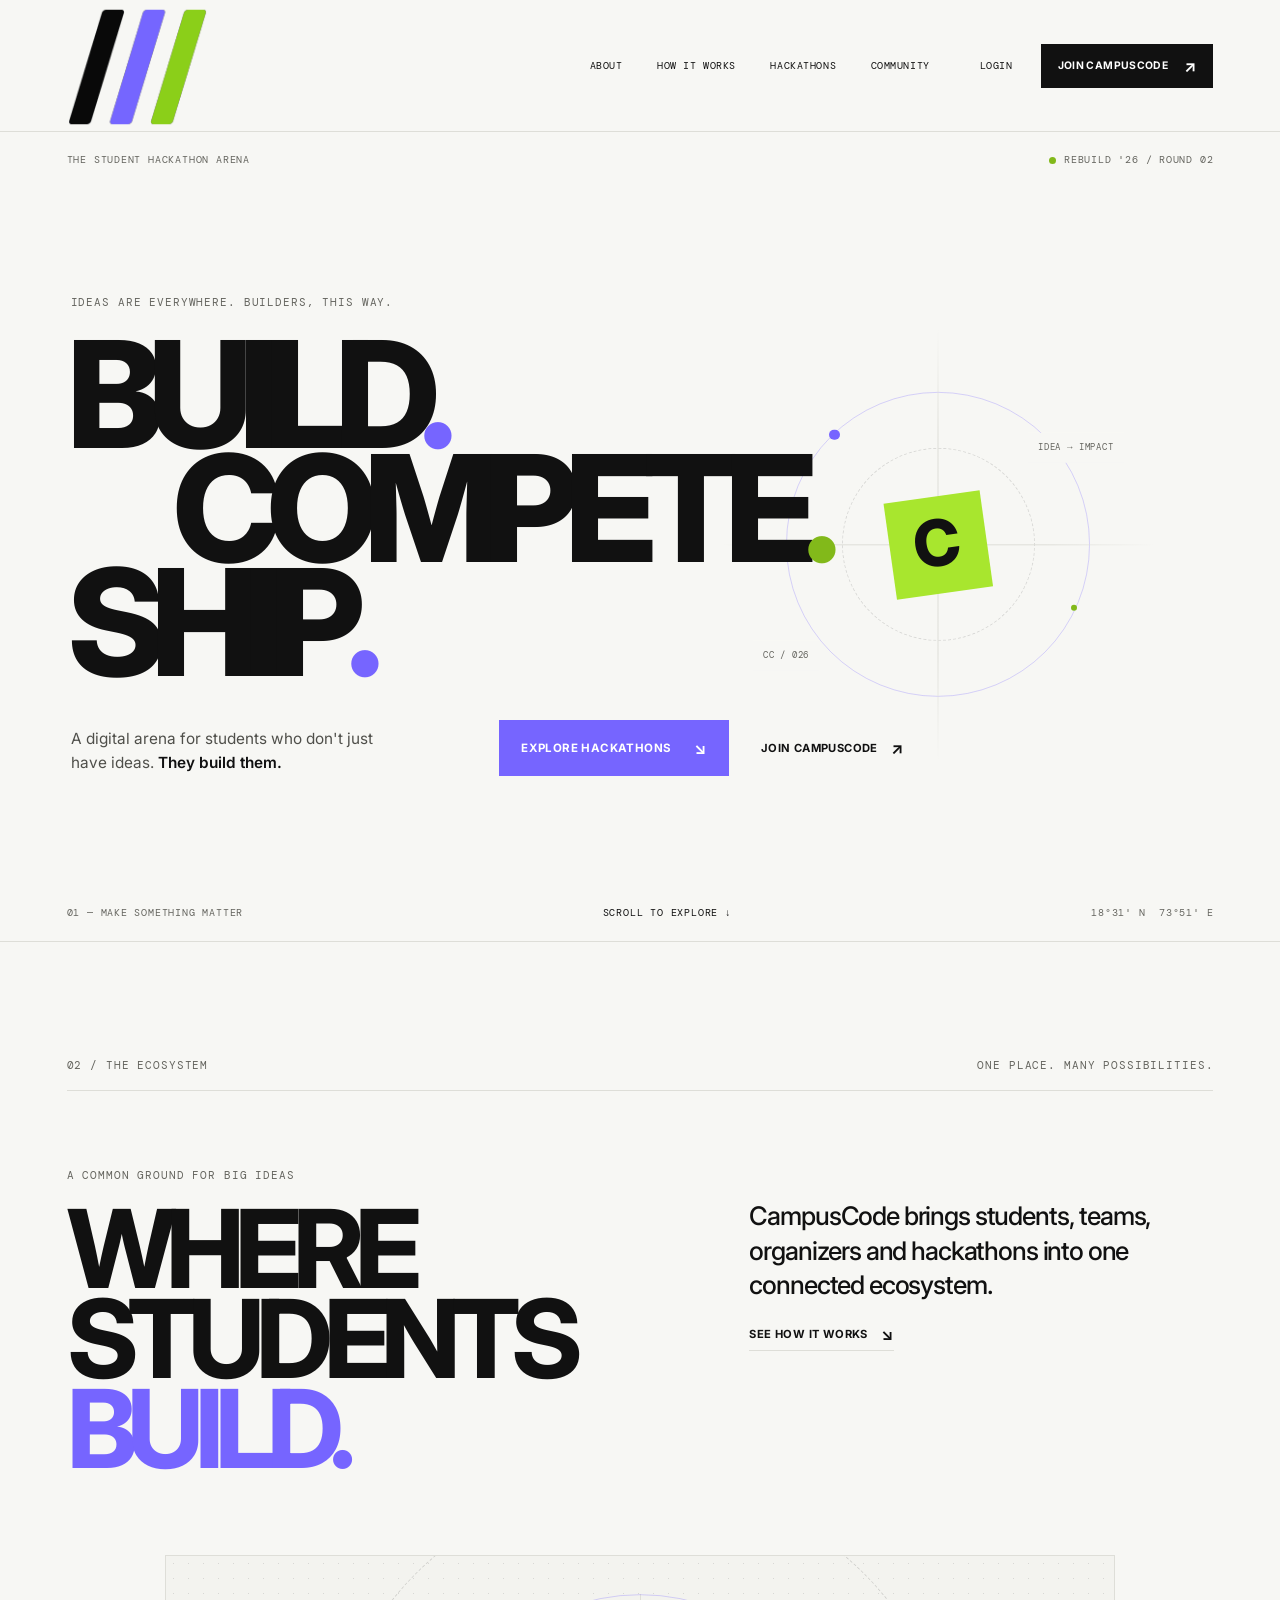
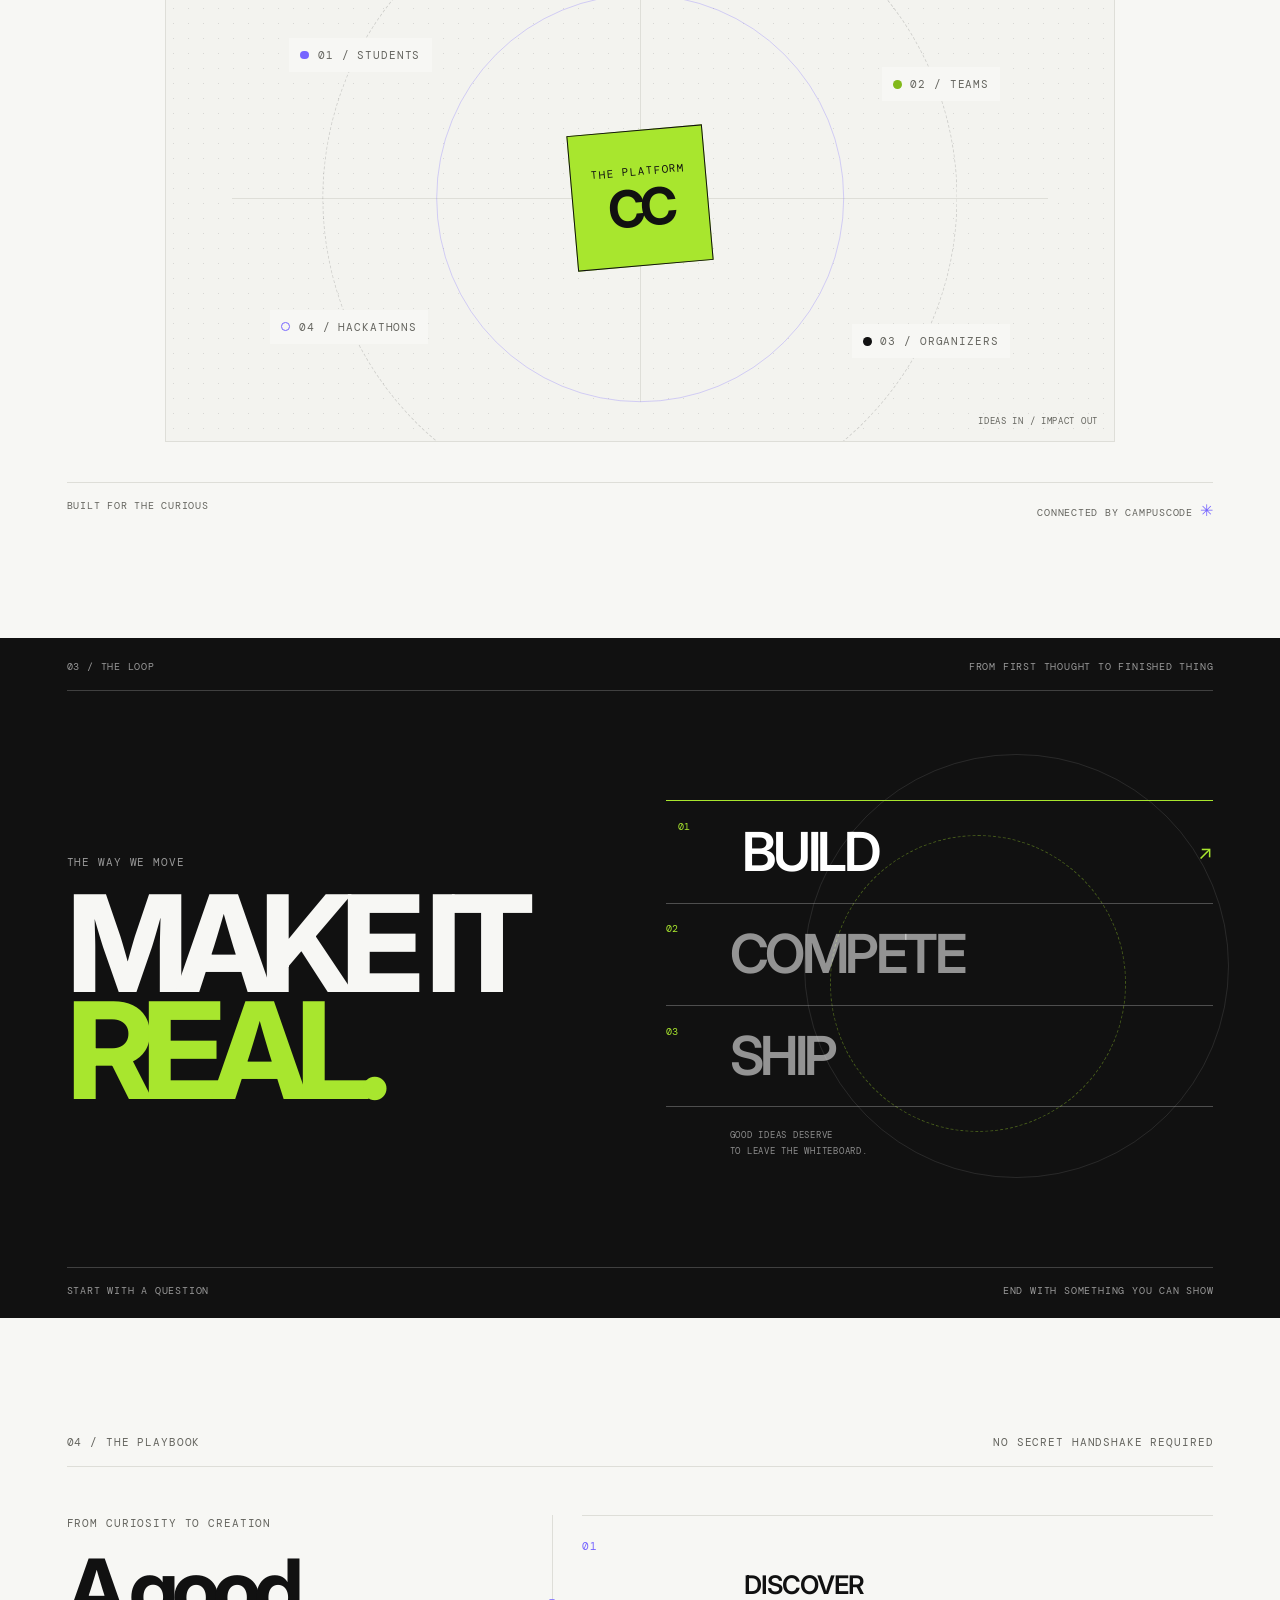
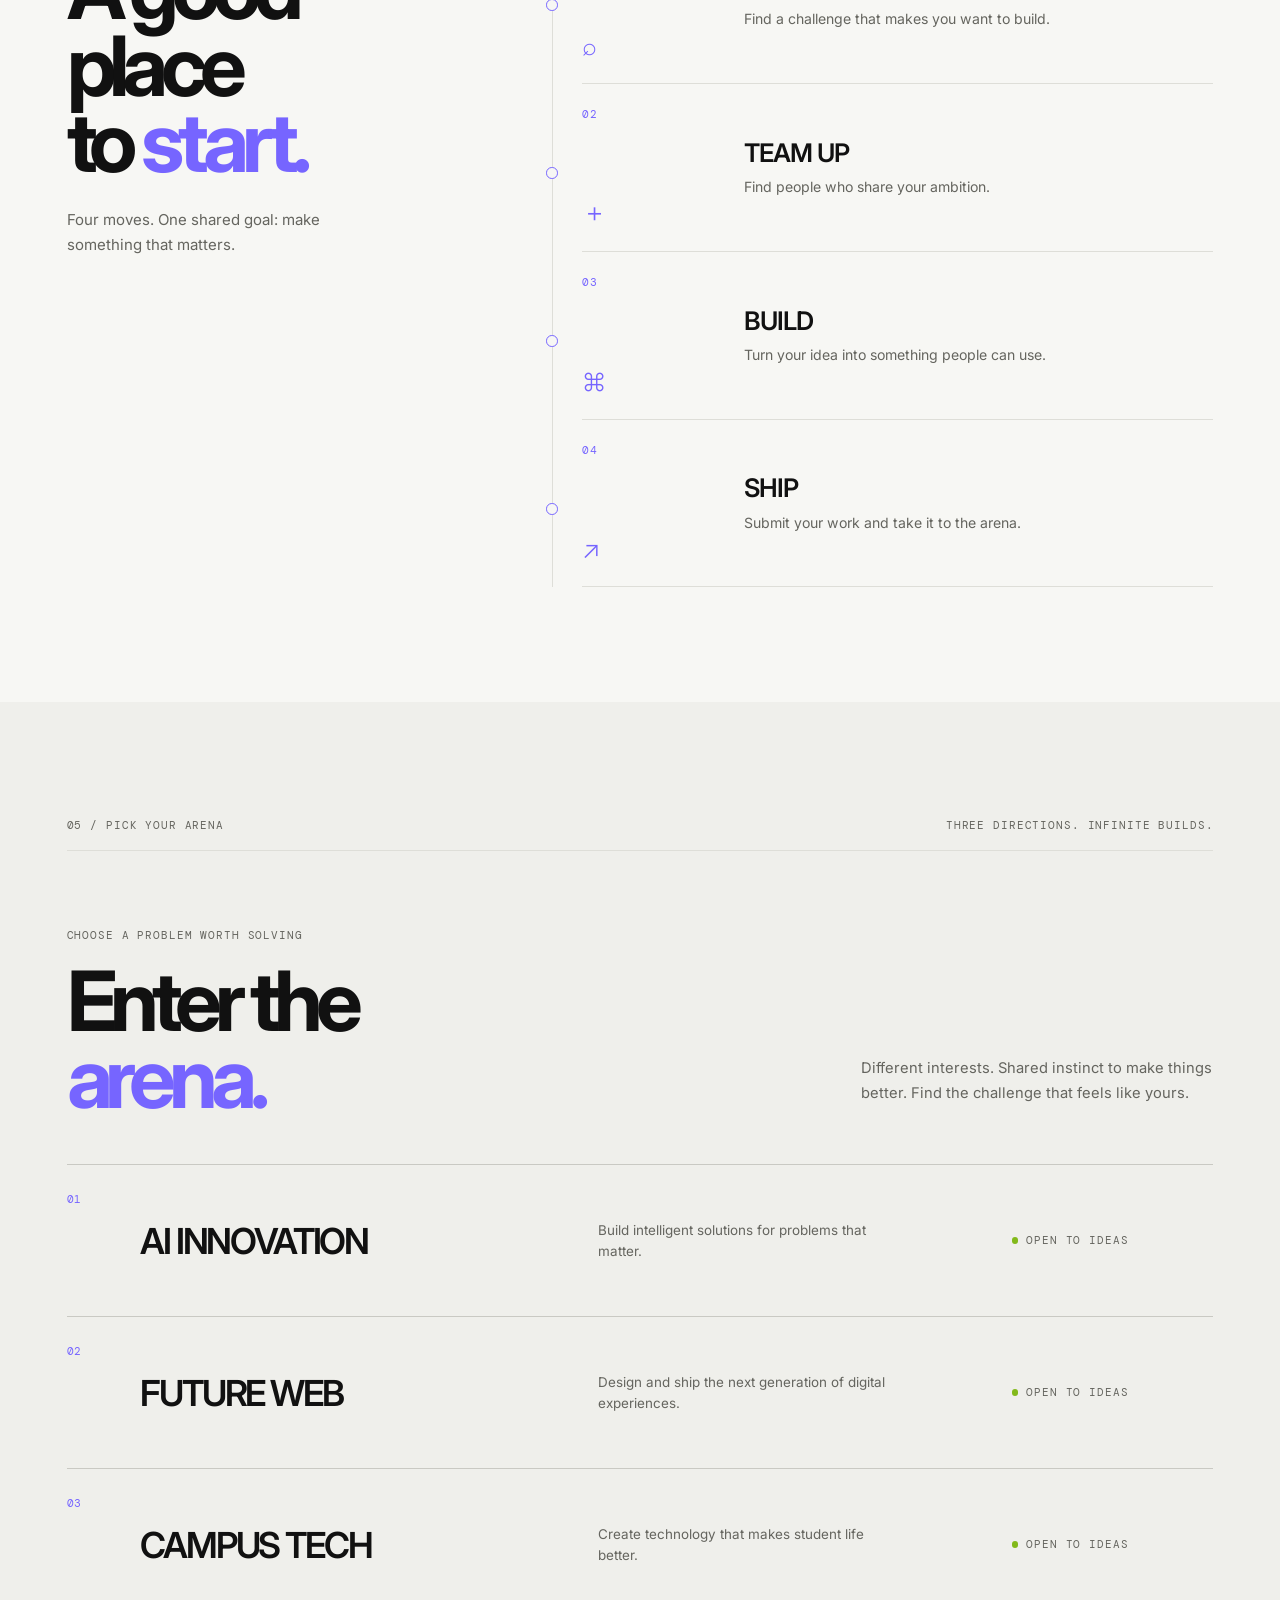
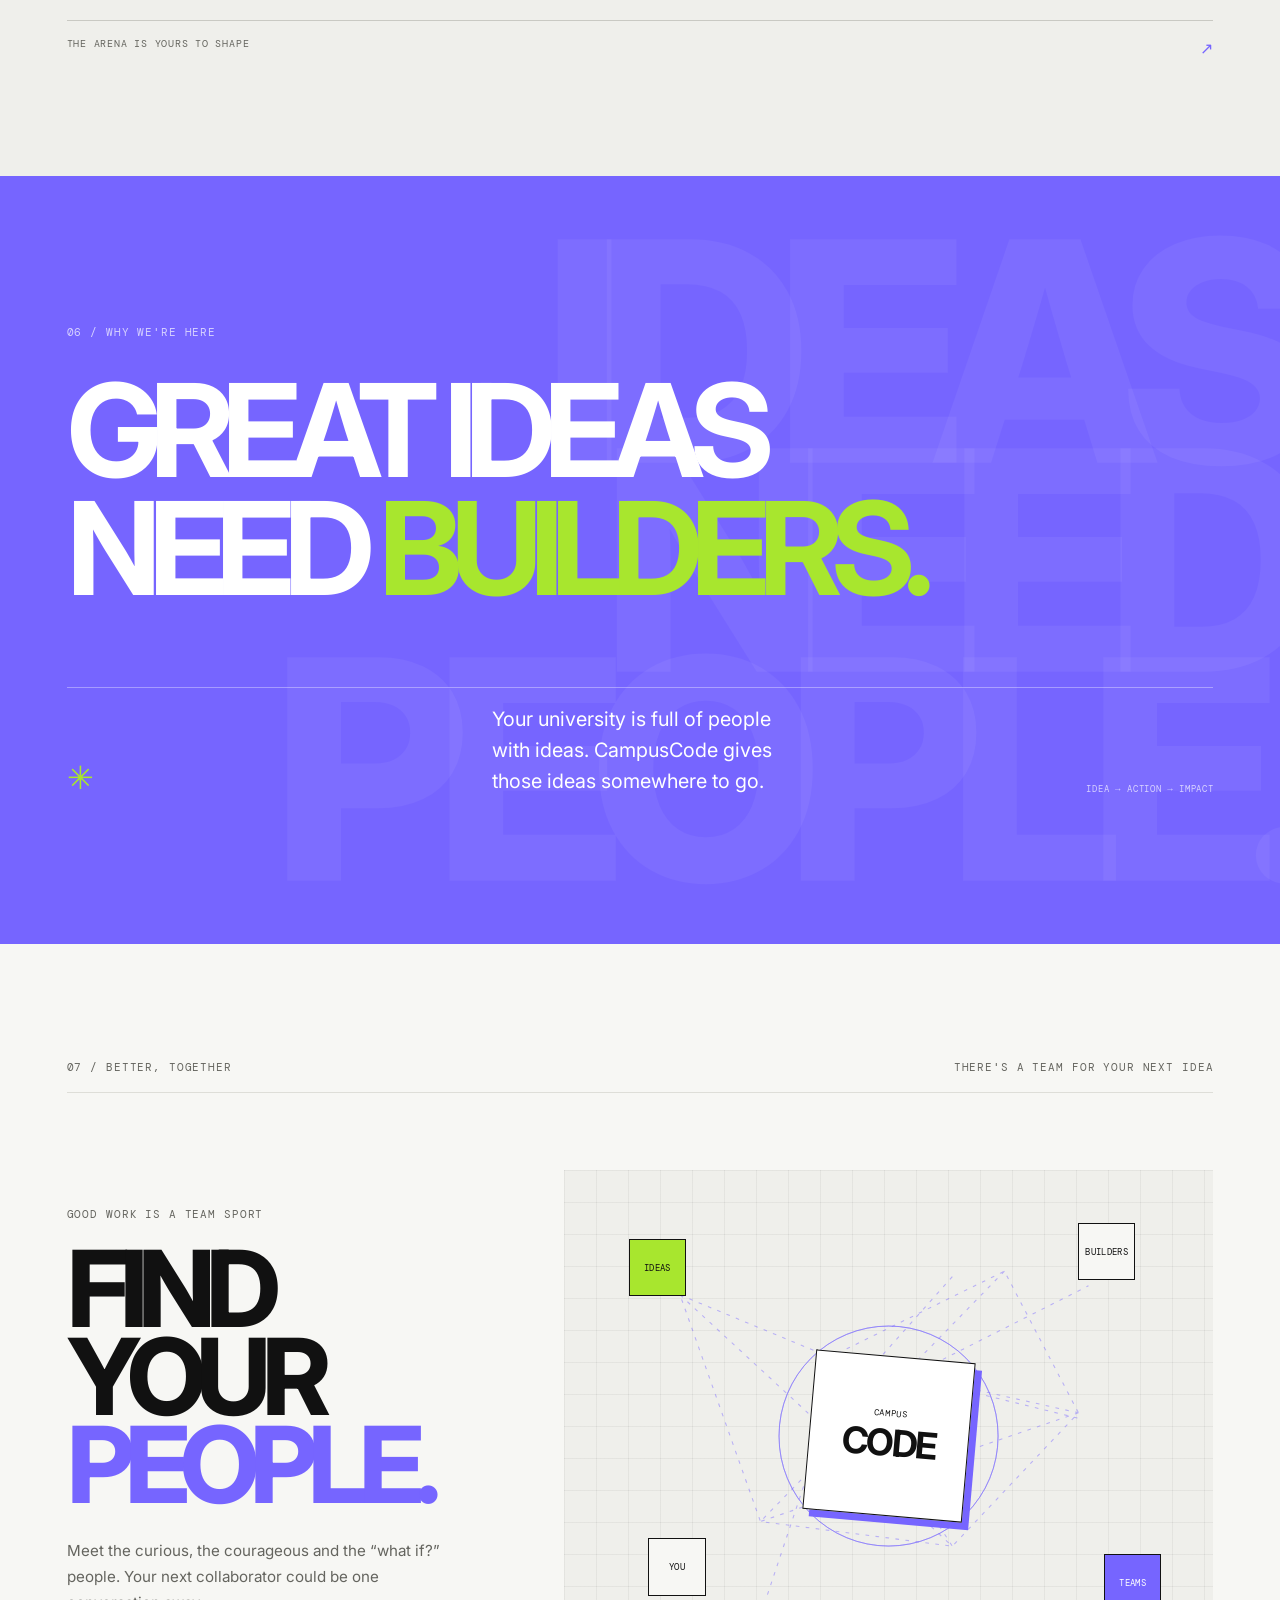
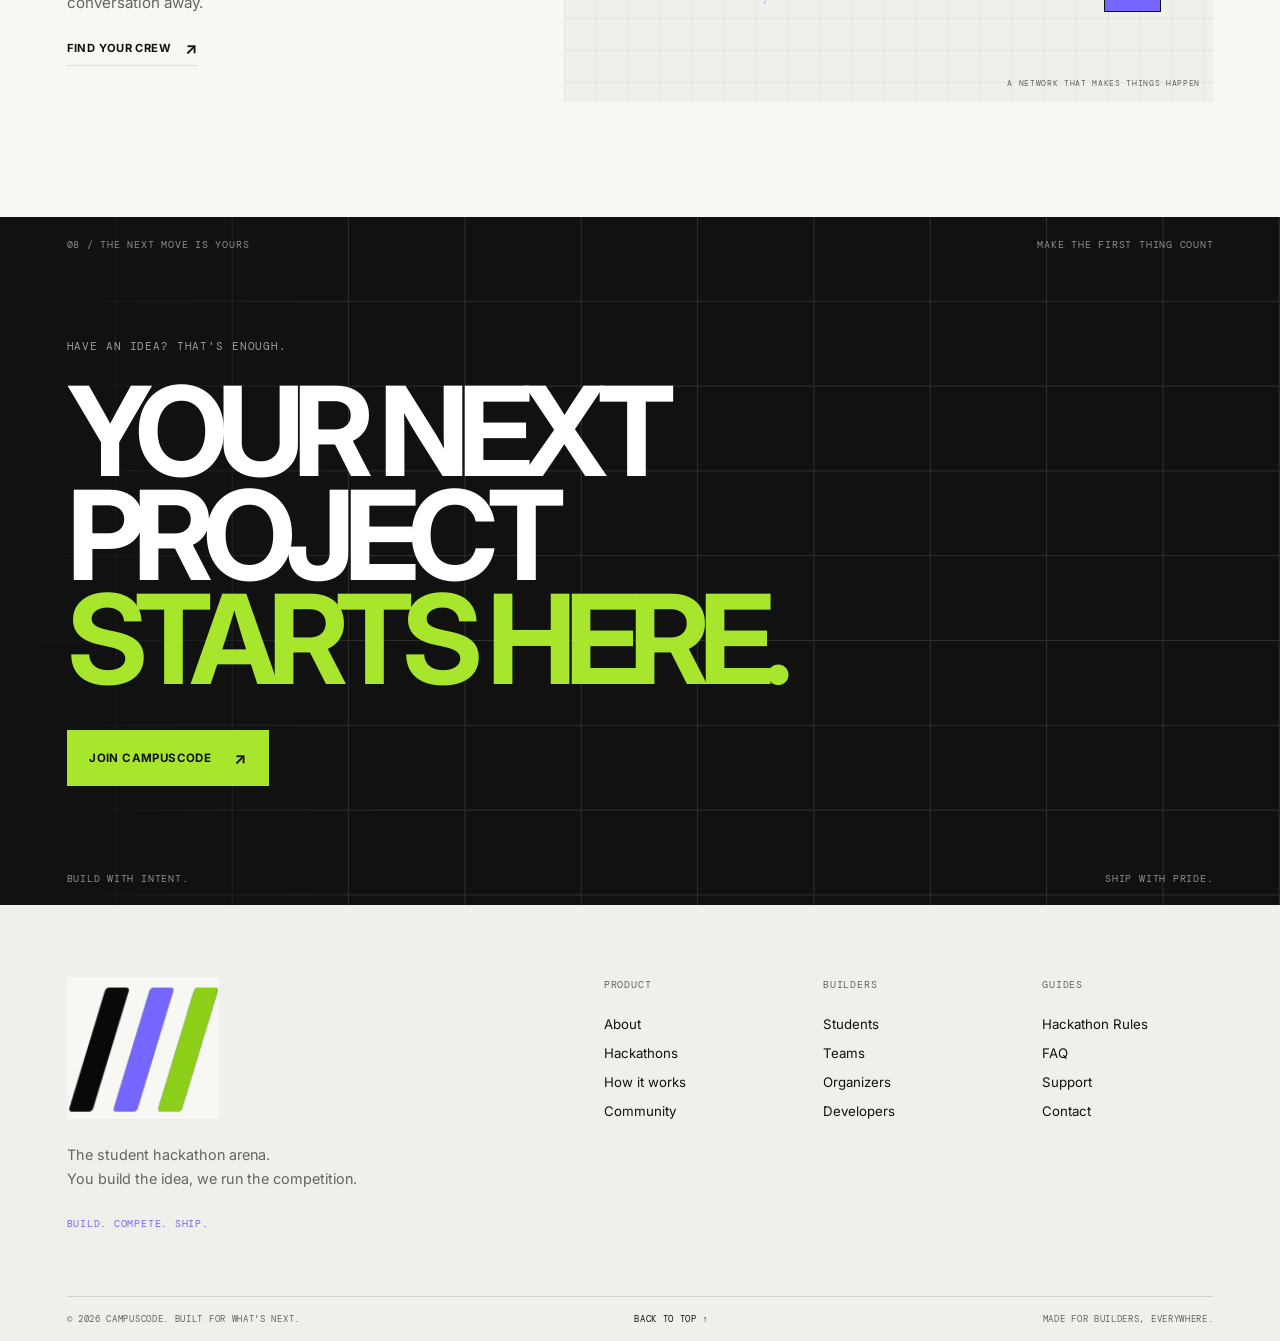
==== index.html @ 2d71e7b1 "Initial Round 2 implementation" ====
<!doctype html>
<html lang="en">
  <head>
    <meta charset="utf-8">
    <meta name="viewport" content="width=device-width, initial-scale=1">
    <meta name="theme-color" content="#f7f7f4">
    <meta name="description" content="CampusCode is a digital arena for students who don't just have ideas. They build them.">
    <title>CampusCode — Build. Compete. Ship.</title>
    <link rel="preconnect" href="https://fonts.googleapis.com">
    <link rel="preconnect" href="https://fonts.gstatic.com" crossorigin>
    <link href="https://fonts.googleapis.com/css2?family=DM+Mono:wght@400;500&family=Inter:wght@400;500;600;700;800;900&display=swap" rel="stylesheet">
    <link rel="stylesheet" href="css/global.css">
    <link rel="stylesheet" href="css/landing.css">
    <script src="js/landing.js" defer></script>
  </head>
  <body>
    <a class="skip-link" href="#main">Skip to content</a>
    <header class="site-header" data-header>
      <a class="brand" href="index.html" aria-label="CampusCode home">
        <img src="assets/images/campuscode-logo.png" alt="CampusCode">
      </a>
      <button class="menu-toggle" type="button" aria-expanded="false" aria-controls="primary-navigation" data-menu-toggle>
        <span class="menu-toggle__label">MENU</span>
        <span class="menu-toggle__icon" aria-hidden="true"><i></i><i></i></span>
      </button>
      <nav class="primary-navigation" id="primary-navigation" aria-label="Main navigation" data-navigation>
        <a href="#about">ABOUT</a>
        <a href="#how-it-works">HOW IT WORKS</a>
        <a href="#hackathons">HACKATHONS</a>
        <a href="#community">COMMUNITY</a>
        <div class="navigation-actions">
          <a class="navigation-login" href="login.html">LOGIN</a>
          <a class="button button--small button--dark" href="register.html">JOIN CAMPUSCODE <span aria-hidden="true">↗</span></a>
        </div>
      </nav>
    </header>

    <main id="main">
      <section class="hero" aria-labelledby="hero-title">
        <div class="hero__topline mono">
          <span>THE STUDENT HACKATHON ARENA</span>
          <span class="hero__edition"><span class="status-dot"></span> REBUILD '26 / ROUND 02</span>
        </div>
        <div class="hero__content">
          <div class="hero__copy">
            <p class="eyebrow hero__eyebrow" data-reveal>IDEAS ARE EVERYWHERE. BUILDERS, THIS WAY.</p>
            <h1 class="hero__title" id="hero-title">
              <span class="hero__line" data-hero-line>BUILD<span class="hero__period">.</span></span>
              <span class="hero__line hero__line--offset" data-hero-line>COMPETE<span class="hero__period hero__period--lime">.</span></span>
              <span class="hero__line" data-hero-line>SHIP<span class="hero__period">.</span></span>
            </h1>
            <div class="hero__bottom">
              <p class="hero__description">A digital arena for students who don't just have ideas. <strong>They build them.</strong></p>
              <div class="hero__actions">
                <a class="button button--purple" href="#hackathons">EXPLORE HACKATHONS <span aria-hidden="true">↘</span></a>
                <a class="text-link" href="register.html">JOIN CAMPUSCODE <span aria-hidden="true">↗</span></a>
              </div>
            </div>
          </div>
          <div class="hero-art" aria-hidden="true">
            <div class="hero-art__orbit hero-art__orbit--outer"></div>
            <div class="hero-art__orbit hero-art__orbit--inner"></div>
            <div class="hero-art__cross hero-art__cross--one"></div>
            <div class="hero-art__cross hero-art__cross--two"></div>
            <div class="hero-art__core"><span>C</span></div>
            <div class="hero-art__tag mono">IDEA → IMPACT</div>
            <div class="hero-art__index mono">CC / 026</div>
          </div>
        </div>
        <div class="hero__footer mono">
          <span>01 — MAKE SOMETHING MATTER</span>
          <a href="#about">SCROLL TO EXPLORE <span aria-hidden="true">↓</span></a>
          <span class="hero__coordinates">18°31' N&nbsp; 73°51' E</span>
        </div>
      </section>

      <section class="about section-pad" id="about" aria-labelledby="about-title">
        <div class="section-label mono" data-reveal><span>02 / THE ECOSYSTEM</span><span>ONE PLACE. MANY POSSIBILITIES.</span></div>
        <div class="about__layout">
          <div class="about__heading" data-reveal>
            <p class="eyebrow">A COMMON GROUND FOR BIG IDEAS</p>
            <h2 class="display-heading" id="about-title">WHERE<br>STUDENTS<br><span>BUILD.</span></h2>
          </div>
          <div class="about__statement" data-reveal>
            <p>CampusCode brings students, teams, organizers and hackathons into one connected ecosystem.</p>
            <a class="text-link" href="#how-it-works">SEE HOW IT WORKS <span aria-hidden="true">↘</span></a>
          </div>
          <div class="ecosystem" role="img" aria-label="Students connect with teams, organizers and hackathons through CampusCode">
            <div class="ecosystem__axis ecosystem__axis--horizontal"></div>
            <div class="ecosystem__axis ecosystem__axis--vertical"></div>
            <div class="ecosystem__orbit ecosystem__orbit--one"></div>
            <div class="ecosystem__orbit ecosystem__orbit--two"></div>
            <div class="ecosystem__node ecosystem__node--center"><span class="mono">THE PLATFORM</span><strong>CC</strong></div>
            <div class="ecosystem__node ecosystem__node--students"><span class="ecosystem__marker ecosystem__marker--purple"></span><span class="mono">01 / STUDENTS</span></div>
            <div class="ecosystem__node ecosystem__node--teams"><span class="ecosystem__marker ecosystem__marker--lime"></span><span class="mono">02 / TEAMS</span></div>
            <div class="ecosystem__node ecosystem__node--organizers"><span class="ecosystem__marker ecosystem__marker--black"></span><span class="mono">03 / ORGANIZERS</span></div>
            <div class="ecosystem__node ecosystem__node--events"><span class="ecosystem__marker ecosystem__marker--outline"></span><span class="mono">04 / HACKATHONS</span></div>
            <span class="ecosystem__notation mono">IDEAS IN / IMPACT OUT</span>
          </div>
        </div>
        <div class="about__footnote mono"><span>BUILT FOR THE CURIOUS</span><span>CONNECTED BY CAMPUSCODE <span class="about__spark">✳</span></span></div>
      </section>

      <section class="build-together" aria-labelledby="build-together-title">
        <div class="build-together__topline mono"><span>03 / THE LOOP</span><span>FROM FIRST THOUGHT TO FINISHED THING</span></div>
        <div class="build-together__main">
          <div class="build-together__intro">
            <p class="eyebrow">THE WAY WE MOVE</p>
            <h2 id="build-together-title">MAKE IT<br><span>REAL.</span></h2>
          </div>
          <div class="build-loop" data-build-loop>
            <a class="build-loop__step is-active" href="#how-it-works" data-loop-step="build">
              <span class="build-loop__number mono">01</span><span class="build-loop__word">BUILD</span><span class="build-loop__symbol" aria-hidden="true">↗</span>
            </a>
            <a class="build-loop__step" href="#hackathons" data-loop-step="compete">
              <span class="build-loop__number mono">02</span><span class="build-loop__word">COMPETE</span><span class="build-loop__symbol" aria-hidden="true">↗</span>
            </a>
            <a class="build-loop__step" href="#community" data-loop-step="ship">
              <span class="build-loop__number mono">03</span><span class="build-loop__word">SHIP</span><span class="build-loop__symbol" aria-hidden="true">↗</span>
            </a>
            <p class="build-loop__note mono">GOOD IDEAS DESERVE<br>TO LEAVE THE WHITEBOARD.</p>
          </div>
        </div>
        <div class="build-together__bottom mono"><span>START WITH A QUESTION</span><span>END WITH SOMETHING YOU CAN SHOW</span></div>
      </section>

      <section class="how section-pad" id="how-it-works" aria-labelledby="how-title">
        <div class="section-label mono" data-reveal><span>04 / THE PLAYBOOK</span><span>NO SECRET HANDSHAKE REQUIRED</span></div>
        <div class="how__intro" data-reveal>
          <p class="eyebrow">FROM CURIOSITY TO CREATION</p>
          <h2 class="section-heading" id="how-title">A good place<br>to <span>start.</span></h2>
          <p class="how__summary">Four moves. One shared goal: make something that matters.</p>
        </div>
        <div class="how__steps">
          <article class="how-step" data-reveal>
            <div class="how-step__meta"><span class="mono">01</span><span class="how-step__mark" aria-hidden="true">⌕</span></div>
            <div><h3>DISCOVER</h3><p>Find a challenge that makes you want to build.</p></div>
            <span class="how-step__arrow" aria-hidden="true">↗</span>
          </article>
          <article class="how-step" data-reveal>
            <div class="how-step__meta"><span class="mono">02</span><span class="how-step__mark" aria-hidden="true">＋</span></div>
            <div><h3>TEAM UP</h3><p>Find people who share your ambition.</p></div>
            <span class="how-step__arrow" aria-hidden="true">↗</span>
          </article>
          <article class="how-step" data-reveal>
            <div class="how-step__meta"><span class="mono">03</span><span class="how-step__mark" aria-hidden="true">⌘</span></div>
            <div><h3>BUILD</h3><p>Turn your idea into something people can use.</p></div>
            <span class="how-step__arrow" aria-hidden="true">↗</span>
          </article>
          <article class="how-step" data-reveal>
            <div class="how-step__meta"><span class="mono">04</span><span class="how-step__mark" aria-hidden="true">↗</span></div>
            <div><h3>SHIP</h3><p>Submit your work and take it to the arena.</p></div>
            <span class="how-step__arrow" aria-hidden="true">↗</span>
          </article>
        </div>
      </section>

      <section class="arena section-pad" id="hackathons" aria-labelledby="arena-title">
        <div class="section-label mono" data-reveal><span>05 / PICK YOUR ARENA</span><span>THREE DIRECTIONS. INFINITE BUILDS.</span></div>
        <div class="arena__intro" data-reveal>
          <div>
            <p class="eyebrow">CHOOSE A PROBLEM WORTH SOLVING</p>
            <h2 class="section-heading" id="arena-title">Enter the<br><span>arena.</span></h2>
          </div>
          <p>Different interests. Shared instinct to make things better. Find the challenge that feels like yours.</p>
        </div>
        <div class="arena-list">
          <a class="arena-row" href="register.html" data-reveal>
            <span class="arena-row__number mono">01</span>
            <span class="arena-row__name">AI INNOVATION</span>
            <span class="arena-row__description">Build intelligent solutions for problems that matter.</span>
            <span class="arena-row__status"><i></i><span class="mono">OPEN TO IDEAS</span></span>
            <span class="arena-row__arrow" aria-hidden="true">↗</span>
          </a>
          <a class="arena-row" href="register.html" data-reveal>
            <span class="arena-row__number mono">02</span>
            <span class="arena-row__name">FUTURE WEB</span>
            <span class="arena-row__description">Design and ship the next generation of digital experiences.</span>
            <span class="arena-row__status"><i></i><span class="mono">OPEN TO IDEAS</span></span>
            <span class="arena-row__arrow" aria-hidden="true">↗</span>
          </a>
          <a class="arena-row" href="register.html" data-reveal>
            <span class="arena-row__number mono">03</span>
            <span class="arena-row__name">CAMPUS TECH</span>
            <span class="arena-row__description">Create technology that makes student life better.</span>
            <span class="arena-row__status"><i></i><span class="mono">OPEN TO IDEAS</span></span>
            <span class="arena-row__arrow" aria-hidden="true">↗</span>
          </a>
        </div>
        <p class="arena__footnote mono">THE ARENA IS YOURS TO SHAPE <span>↗</span></p>
      </section>

      <section class="mission" aria-labelledby="mission-title">
        <div class="mission__background" aria-hidden="true">IDEAS<br>NEED<br>PEOPLE.</div>
        <div class="mission__content">
          <p class="eyebrow">06 / WHY WE'RE HERE</p>
          <h2 id="mission-title">GREAT IDEAS<br>NEED <span>BUILDERS.</span></h2>
          <div class="mission__bottom">
            <span class="mission__asterisk" aria-hidden="true">✳</span>
            <p>Your university is full of people with ideas. CampusCode gives those ideas somewhere to go.</p>
            <span class="mono">IDEA → ACTION → IMPACT</span>
          </div>
        </div>
      </section>

      <section class="community section-pad" id="community" aria-labelledby="community-title">
        <div class="section-label mono" data-reveal><span>07 / BETTER, TOGETHER</span><span>THERE'S A TEAM FOR YOUR NEXT IDEA</span></div>
        <div class="community__layout">
          <div class="community__copy" data-reveal>
            <p class="eyebrow">GOOD WORK IS A TEAM SPORT</p>
            <h2 class="display-heading" id="community-title">FIND<br>YOUR<br><span>PEOPLE.</span></h2>
            <p class="community__description">Meet the curious, the courageous and the “what if?” people. Your next collaborator could be one conversation away.</p>
            <a class="text-link" href="register.html">FIND YOUR CREW <span aria-hidden="true">↗</span></a>
          </div>
          <div class="network" role="img" aria-label="A connected community network of students, builders and ideas">
            <svg class="network__lines" viewBox="0 0 640 520" fill="none" aria-hidden="true">
              <path d="M92 106 256 174 447 80 528 235 390 381 180 354 92 106Zm164 68 134 207m-134-207 272 67m-138-155-138 155-70 210m70-210 287-145M92 106l298 275m57-301L180 354m348-119L180 354m76-180 272 61" />
            </svg>
            <span class="network__pulse network__pulse--one"></span>
            <span class="network__pulse network__pulse--two"></span>
            <span class="network__pulse network__pulse--three"></span>
            <span class="network__node network__node--one">IDEAS</span>
            <span class="network__node network__node--two">BUILDERS</span>
            <span class="network__node network__node--three">TEAMS</span>
            <span class="network__node network__node--four">YOU</span>
            <span class="network__core"><span class="mono">CAMPUS</span><strong>CODE</strong></span>
            <span class="network__caption mono">A NETWORK THAT MAKES THINGS HAPPEN</span>
          </div>
        </div>
      </section>

      <section class="final-cta" aria-labelledby="final-cta-title">
        <div class="final-cta__grid" aria-hidden="true"></div>
        <div class="final-cta__topline mono"><span>08 / THE NEXT MOVE IS YOURS</span><span>MAKE THE FIRST THING COUNT</span></div>
        <div class="final-cta__content">
          <p class="eyebrow">HAVE AN IDEA? THAT'S ENOUGH.</p>
          <h2 id="final-cta-title">YOUR NEXT<br>PROJECT<br><span>STARTS HERE.</span></h2>
          <a class="button button--lime" href="register.html">JOIN CAMPUSCODE <span aria-hidden="true">↗</span></a>
        </div>
        <div class="final-cta__bottom mono"><span>BUILD WITH INTENT.</span><span>SHIP WITH PRIDE.</span></div>
      </section>
    </main>

    <footer class="site-footer">
      <div class="site-footer__main">
        <div class="site-footer__brand">
          <a class="brand" href="index.html" aria-label="CampusCode home">
            <img src="assets/images/campuscode-logo.png" alt="CampusCode">
          </a>
          <p>The student hackathon arena.<br>You build the idea, we run the competition.</p>
          <span class="mono">BUILD. COMPETE. SHIP.</span>
        </div>
        <div class="footer-group">
          <h2 class="mono">PRODUCT</h2>
          <a href="#about">About</a>
          <a href="#hackathons">Hackathons</a>
          <a href="#how-it-works">How it works</a>
          <a href="#community">Community</a>
        </div>
        <div class="footer-group">
          <h2 class="mono">BUILDERS</h2>
          <a href="register.html">Students</a>
          <a href="register.html">Teams</a>
          <a href="register.html">Organizers</a>
          <a href="register.html">Developers</a>
        </div>
        <div class="footer-group">
          <h2 class="mono">GUIDES</h2>
          <a href="mailto:support@campuscode.in?subject=Hackathon%20rules">Hackathon Rules</a>
          <a href="mailto:support@campuscode.in?subject=CampusCode%20FAQ">FAQ</a>
          <a href="mailto:support@campuscode.in">Support</a>
          <a href="mailto:hello@campuscode.in">Contact</a>
        </div>
      </div>
      <div class="site-footer__legal mono">
        <span>© 2026 CAMPUSCODE. BUILT FOR WHAT'S NEXT.</span>
        <a href="#main">BACK TO TOP ↑</a>
        <span>MADE FOR BUILDERS, EVERYWHERE.</span>
      </div>
    </footer>
  </body>
</html>
---- css/global.css ----
:root {
  color-scheme: light;
  --paper: #f7f7f4;
  --white: #ffffff;
  --purple: #7665ff;
  --lime: #a8e62e;
  --lime-dark: #82b91a;
  --ink: #111111;
  --muted: #65655f;
  --line: #deded8;
  --font-sans: "Inter", "Helvetica Neue", Arial, sans-serif;
  --font-mono: "DM Mono", "Courier New", monospace;
  --page-gutter: clamp(1.25rem, 5.2vw, 6.25rem);
  font-family: var(--font-sans);
  font-synthesis: none;
  text-rendering: optimizeLegibility;
}

* {
  box-sizing: border-box;
}

html {
  scroll-behavior: smooth;
  scroll-padding-top: 6rem;
}

body {
  min-width: 0;
  margin: 0;
  background: var(--paper);
  color: var(--ink);
}

body,
button,
a {
  -webkit-tap-highlight-color: transparent;
}

a {
  color: inherit;
  text-decoration: none;
}

button {
  color: inherit;
  font: inherit;
}

img,
svg {
  display: block;
  max-width: 100%;
}

.mono,
.eyebrow {
  font-family: var(--font-mono);
  font-size: 0.68rem;
  font-weight: 400;
  letter-spacing: 0.08em;
  line-height: 1.5;
}

.skip-link {
  position: fixed;
  z-index: 20;
  top: 0.75rem;
  left: 0.75rem;
  padding: 0.75rem 1rem;
  transform: translateY(-160%);
  background: var(--ink);
  color: var(--white);
}

.skip-link:focus {
  transform: translateY(0);
}

.button {
  display: inline-flex;
  min-height: 3.5rem;
  align-items: center;
  justify-content: center;
  gap: 1.4rem;
  padding: 0 1.35rem;
  border: 1px solid transparent;
  font-size: 0.72rem;
  font-weight: 700;
  letter-spacing: 0.035em;
  transition: background-color 180ms ease, color 180ms ease, border-color 180ms ease, transform 180ms ease;
}

.button span,
.text-link span {
  font-size: 1rem;
  transition: transform 180ms ease;
}

.button:hover span,
.text-link:hover span {
  transform: translate(2px, -2px);
}

.button:active {
  transform: translateY(1px);
}

.button--small {
  min-height: 2.75rem;
  gap: 1rem;
  padding: 0 1rem;
  font-size: 0.65rem;
}

.button--dark {
  background: var(--ink);
  color: var(--white);
}

.button--dark:hover {
  background: var(--purple);
}

.button--purple {
  background: var(--purple);
  color: var(--white);
}

.button--purple:hover {
  background: var(--ink);
}

.text-link {
  display: inline-flex;
  align-items: center;
  gap: 0.85rem;
  font-size: 0.7rem;
  font-weight: 700;
  letter-spacing: 0.035em;
}

.status-dot {
  display: inline-block;
  width: 0.45rem;
  height: 0.45rem;
  margin-right: 0.5rem;
  border-radius: 50%;
  background: var(--lime-dark);
  vertical-align: 0.05em;
}

@media (prefers-reduced-motion: reduce) {
  *,
  *::before,
  *::after {
    scroll-behavior: auto !important;
    animation-duration: 0.01ms !important;
    animation-iteration-count: 1 !important;
    transition-duration: 0.01ms !important;
  }
}
---- css/landing.css ----
.site-header {
  position: sticky;
  z-index: 10;
  top: 0;
  display: flex;
  min-height: 5.4rem;
  align-items: center;
  justify-content: space-between;
  padding: 0 var(--page-gutter);
  border-bottom: 1px solid var(--line);
  background: rgba(247, 247, 244, 0.96);
  transition: box-shadow 180ms ease, background-color 180ms ease;
}

.site-header.is-scrolled {
  box-shadow: 0 8px 26px rgb(17 17 17 / 5%);
  background: var(--paper);
}

.brand {
  flex: 0 0 auto;
  width: clamp(7.5rem, 11vw, 9.5rem);
}

.brand img {
  width: 100%;
  height: auto;
}

.primary-navigation {
  display: flex;
  height: 5.4rem;
  align-items: center;
  gap: clamp(1.25rem, 2.7vw, 3.25rem);
}

.primary-navigation > a,
.navigation-login {
  position: relative;
  font-family: var(--font-mono);
  font-size: 0.64rem;
  letter-spacing: 0.055em;
  white-space: nowrap;
}

.primary-navigation > a::after,
.navigation-login::after {
  position: absolute;
  right: 0;
  bottom: -0.5rem;
  left: 0;
  height: 1px;
  transform: scaleX(0);
  transform-origin: left;
  background: var(--purple);
  content: "";
  transition: transform 180ms ease;
}

.primary-navigation > a:hover::after,
.navigation-login:hover::after {
  transform: scaleX(1);
}

.navigation-actions {
  display: flex;
  align-items: center;
  gap: clamp(1rem, 2.2vw, 2.5rem);
  margin-left: clamp(0rem, 1.2vw, 1.25rem);
}

.menu-toggle {
  display: none;
}

.hero {
  position: relative;
  display: flex;
  min-height: min(810px, calc(100svh - 5.4rem));
  flex-direction: column;
  justify-content: space-between;
  overflow: hidden;
  padding: 1.3rem var(--page-gutter) 1.25rem;
  border-bottom: 1px solid var(--line);
}

.hero__topline,
.hero__footer {
  position: relative;
  z-index: 2;
  display: flex;
  align-items: center;
  justify-content: space-between;
  color: var(--muted);
  font-size: 0.62rem;
}

.hero__edition {
  display: flex;
  align-items: center;
}

.hero__content {
  position: relative;
  display: flex;
  width: 100%;
  align-items: center;
  justify-content: space-between;
  margin: auto 0;
  padding: 3.25rem 0 3.5rem;
}

.hero__copy {
  position: relative;
  z-index: 1;
  width: min(73%, 900px);
}

.hero__eyebrow {
  margin: 0 0 1.65rem 0.25rem;
  color: var(--muted);
}

.hero__title {
  margin: 0;
  font-size: clamp(5.2rem, 11.6vw, 11.7rem);
  font-weight: 800;
  letter-spacing: -0.095em;
  line-height: 0.77;
}

.hero__line {
  display: block;
  width: fit-content;
  opacity: 0;
  transform: translateY(35px);
  animation: hero-rise 700ms cubic-bezier(0.2, 0.7, 0.2, 1) forwards;
}

.hero__line:nth-child(2) {
  animation-delay: 110ms;
}

.hero__line:nth-child(3) {
  animation-delay: 220ms;
}

.hero__line--offset {
  margin-left: clamp(2.4rem, 8.3vw, 9.5rem);
}

.hero__period {
  color: var(--purple);
}

.hero__period--lime {
  color: var(--lime-dark);
}

.hero__bottom {
  display: flex;
  align-items: flex-end;
  justify-content: space-between;
  gap: 2rem;
  margin-top: 2.5rem;
  padding-left: 0.25rem;
}

.hero__description {
  max-width: 21rem;
  margin: 0;
  color: #4f4f4a;
  font-size: clamp(0.95rem, 1.2vw, 1.13rem);
  line-height: 1.6;
}

.hero__description strong {
  color: var(--ink);
  font-weight: 600;
}

.hero__actions {
  display: flex;
  align-items: center;
  gap: clamp(1rem, 2.5vw, 2.5rem);
}

.hero-art {
  position: absolute;
  top: 50%;
  right: clamp(1rem, 7vw, 8rem);
  width: clamp(14rem, 29vw, 29rem);
  aspect-ratio: 1;
  transform: translateY(-48%);
}

.hero-art__orbit {
  position: absolute;
  inset: 9%;
  border: 1px solid rgb(118 101 255 / 27%);
  border-radius: 50%;
}

.hero-art__orbit--outer {
  animation: orbit-turn 42s linear infinite;
}

.hero-art__orbit--outer::before,
.hero-art__orbit--outer::after {
  position: absolute;
  width: 0.65rem;
  height: 0.65rem;
  border-radius: 50%;
  background: var(--purple);
  content: "";
}

.hero-art__orbit--outer::before {
  top: 12%;
  left: 14%;
}

.hero-art__orbit--outer::after {
  right: 4%;
  bottom: 28%;
  width: 0.4rem;
  height: 0.4rem;
  background: var(--lime-dark);
}

.hero-art__orbit--inner {
  inset: 24%;
  border-color: rgb(17 17 17 / 13%);
  border-style: dashed;
  animation: orbit-turn 34s linear infinite reverse;
}

.hero-art__core {
  position: absolute;
  top: 50%;
  left: 50%;
  display: grid;
  width: 26%;
  aspect-ratio: 1;
  place-items: center;
  transform: translate(-50%, -50%) rotate(-8deg);
  background: var(--lime);
  color: var(--ink);
  font-size: clamp(2.5rem, 5vw, 5.5rem);
  font-weight: 800;
  letter-spacing: -0.1em;
}

.hero-art__core span {
  transform: translate(-0.06em, -0.04em);
}

.hero-art__cross {
  position: absolute;
  top: 50%;
  left: 50%;
  width: 1px;
  height: 117%;
  transform: translate(-50%, -50%);
  background: linear-gradient(transparent, var(--line) 25%, var(--line) 75%, transparent);
}

.hero-art__cross--two {
  transform: translate(-50%, -50%) rotate(90deg);
}

.hero-art__tag,
.hero-art__index {
  position: absolute;
  z-index: 1;
  padding: 0.5rem 0.65rem;
  background: var(--paper);
  color: var(--muted);
  font-size: 0.58rem;
}

.hero-art__tag {
  top: 20%;
  right: 0;
}

.hero-art__index {
  bottom: 16%;
  left: 0;
}

.hero__footer a {
  color: var(--ink);
  transition: color 160ms ease;
}

.hero__footer a:hover {
  color: var(--purple);
}

@keyframes hero-rise {
  to {
    opacity: 1;
    transform: translateY(0);
  }
}

@keyframes orbit-turn {
  to {
    transform: rotate(360deg);
  }
}

.section-pad {
  padding: clamp(4.5rem, 9vw, 9rem) var(--page-gutter);
}

[data-reveal] {
  opacity: 0;
  transform: translateY(18px);
  transition: opacity 600ms ease, transform 600ms cubic-bezier(0.2, 0.7, 0.2, 1);
}

[data-reveal].is-visible {
  opacity: 1;
  transform: translateY(0);
}

html:not(.js) [data-reveal] {
  opacity: 1;
  transform: none;
}

.section-label {
  display: flex;
  justify-content: space-between;
  padding-bottom: 1rem;
  border-bottom: 1px solid var(--line);
  color: var(--muted);
}

.about__layout {
  display: grid;
  grid-template-columns: minmax(0, 0.9fr) minmax(20rem, 1.1fr);
  grid-template-rows: auto 1fr;
  gap: 1rem 5vw;
  padding: clamp(3rem, 6vw, 6rem) 0 2.5rem;
}

.about__heading {
  position: relative;
  z-index: 1;
}

.about__heading .eyebrow,
.how__intro .eyebrow {
  margin: 0 0 1.25rem;
  color: var(--muted);
}

.display-heading {
  margin: 0;
  font-size: clamp(3.9rem, 8.5vw, 8.4rem);
  font-weight: 750;
  letter-spacing: -0.085em;
  line-height: 0.83;
}

.display-heading span,
.section-heading span {
  color: var(--purple);
}

.about__statement {
  display: flex;
  max-width: 29rem;
  flex-direction: column;
  align-items: flex-start;
  justify-self: end;
  gap: 1.3rem;
  padding-top: 2rem;
}

.about__statement p {
  margin: 0;
  font-size: clamp(1.2rem, 2vw, 1.8rem);
  font-weight: 500;
  letter-spacing: -0.045em;
  line-height: 1.35;
}

.about__statement .text-link {
  padding-bottom: 0.4rem;
  border-bottom: 1px solid var(--line);
}

.ecosystem {
  position: relative;
  grid-column: 1 / -1;
  width: min(100%, 950px);
  aspect-ratio: 1.95 / 1;
  justify-self: center;
  margin-top: clamp(2.5rem, 5vw, 5rem);
  overflow: hidden;
  border: 1px solid var(--line);
  background-color: #f3f3ef;
  background-image: radial-gradient(rgb(17 17 17 / 12%) 0.7px, transparent 0.7px);
  background-size: 15px 15px;
}

.ecosystem__axis {
  position: absolute;
  top: 50%;
  left: 7%;
  width: 86%;
  height: 1px;
  background: var(--line);
}

.ecosystem__axis--vertical {
  top: 8%;
  left: 50%;
  width: 1px;
  height: 84%;
}

.ecosystem__orbit {
  position: absolute;
  top: 50%;
  left: 50%;
  width: 43%;
  aspect-ratio: 1;
  border: 1px solid rgb(118 101 255 / 28%);
  border-radius: 50%;
  transform: translate(-50%, -50%);
}

.ecosystem__orbit--two {
  width: 67%;
  border-style: dashed;
  border-color: rgb(17 17 17 / 15%);
}

.ecosystem__node {
  position: absolute;
  display: flex;
  align-items: center;
  gap: 0.55rem;
  padding: 0.55rem 0.7rem;
  background: var(--paper);
  color: var(--muted);
  font-size: clamp(0.47rem, 0.62vw, 0.65rem);
  white-space: nowrap;
}

.ecosystem__node--center {
  top: 50%;
  left: 50%;
  display: flex;
  width: clamp(5.5rem, 11vw, 8.5rem);
  height: clamp(5.5rem, 11vw, 8.5rem);
  flex-direction: column;
  justify-content: center;
  gap: 0.2rem;
  border: 1px solid var(--ink);
  background: var(--lime);
  color: var(--ink);
  transform: translate(-50%, -50%) rotate(-5deg);
}

.ecosystem__node--center strong {
  font-size: clamp(2.1rem, 4vw, 3.7rem);
  letter-spacing: -0.09em;
  line-height: 1;
}

.ecosystem__node--students {
  top: 17%;
  left: 13%;
}

.ecosystem__node--teams {
  top: 23%;
  right: 12%;
}

.ecosystem__node--organizers {
  right: 11%;
  bottom: 17%;
}

.ecosystem__node--events {
  bottom: 20%;
  left: 11%;
}

.ecosystem__marker {
  width: 0.55rem;
  height: 0.55rem;
  border-radius: 50%;
  background: var(--purple);
}

.ecosystem__marker--lime {
  background: var(--lime-dark);
}

.ecosystem__marker--black {
  background: var(--ink);
}

.ecosystem__marker--outline {
  border: 1px solid var(--purple);
  background: transparent;
}

.ecosystem__notation {
  position: absolute;
  right: 1rem;
  bottom: 0.8rem;
  color: var(--muted);
  font-size: 0.55rem;
}

.about__footnote,
.build-together__topline,
.build-together__bottom {
  display: flex;
  justify-content: space-between;
  color: var(--muted);
}

.about__footnote {
  padding-top: 1rem;
  border-top: 1px solid var(--line);
  font-size: 0.6rem;
}

.about__spark {
  color: var(--purple);
  font-size: 1rem;
}

.build-together {
  position: relative;
  overflow: hidden;
  padding: 1.35rem var(--page-gutter) 1.2rem;
  background: var(--ink);
  color: var(--paper);
}

.build-together::before {
  position: absolute;
  top: 17%;
  right: 4%;
  width: clamp(13rem, 33vw, 32rem);
  aspect-ratio: 1;
  border: 1px solid rgb(255 255 255 / 10%);
  border-radius: 50%;
  content: "";
}

.build-together::after {
  position: absolute;
  top: 29%;
  right: 12%;
  width: clamp(9rem, 23vw, 22rem);
  aspect-ratio: 1;
  border: 1px dashed rgb(168 230 46 / 35%);
  border-radius: 50%;
  content: "";
}

.build-together__topline,
.build-together__bottom {
  position: relative;
  z-index: 1;
  color: rgb(255 255 255 / 57%);
  font-size: 0.62rem;
}

.build-together__topline {
  padding-bottom: 1rem;
  border-bottom: 1px solid rgb(255 255 255 / 20%);
}

.build-together__main {
  position: relative;
  z-index: 1;
  display: grid;
  min-height: 36rem;
  grid-template-columns: 1fr 1fr;
  align-items: center;
  gap: 4vw;
  padding: 4rem 0;
}

.build-together__intro .eyebrow {
  margin: 0 0 1.2rem;
  color: rgb(255 255 255 / 57%);
}

.build-together__intro h2 {
  margin: 0;
  font-size: clamp(5rem, 10.5vw, 10rem);
  font-weight: 750;
  letter-spacing: -0.095em;
  line-height: 0.8;
}

.build-together__intro h2 span {
  color: var(--lime);
}

.build-loop {
  width: 100%;
  max-width: 640px;
  justify-self: end;
}

.build-loop__step {
  display: grid;
  min-height: clamp(5rem, 8vw, 7.5rem);
  grid-template-columns: 3rem 1fr 2rem;
  align-items: center;
  gap: 1rem;
  border-top: 1px solid rgb(255 255 255 / 26%);
  color: rgb(255 255 255 / 55%);
  transition: color 180ms ease, padding 240ms ease, border-color 180ms ease;
}

.build-loop__step:last-of-type {
  border-bottom: 1px solid rgb(255 255 255 / 26%);
}

.build-loop__step:hover,
.build-loop__step:focus-visible,
.build-loop__step.is-active {
  padding-left: 0.75rem;
  border-color: var(--lime);
  color: var(--white);
}

.build-loop__number {
  align-self: start;
  padding-top: 1.1rem;
  color: var(--lime);
  font-size: 0.65rem;
}

.build-loop__word {
  font-size: clamp(2.1rem, 4.2vw, 4rem);
  font-weight: 600;
  letter-spacing: -0.065em;
  line-height: 1;
}

.build-loop__symbol {
  justify-self: end;
  color: var(--lime);
  font-size: 1.2rem;
  opacity: 0;
  transform: translate(-3px, 3px);
  transition: opacity 180ms ease, transform 180ms ease;
}

.build-loop__step:hover .build-loop__symbol,
.build-loop__step:focus-visible .build-loop__symbol,
.build-loop__step.is-active .build-loop__symbol {
  opacity: 1;
  transform: translate(0, 0);
}

.build-loop__note {
  margin: 1.2rem 0 0 4rem;
  color: rgb(255 255 255 / 52%);
  font-size: 0.59rem;
  line-height: 1.7;
}

.build-together__bottom {
  padding-top: 1rem;
  border-top: 1px solid rgb(255 255 255 / 20%);
}

.how {
  display: grid;
  grid-template-columns: minmax(13rem, 0.72fr) minmax(0, 1.28fr);
  gap: 3rem 8vw;
}

.how > .section-label {
  grid-column: 1 / -1;
}

.how__intro {
  position: sticky;
  top: 8rem;
  align-self: start;
}

.section-heading {
  margin: 0;
  font-size: clamp(3.6rem, 6.5vw, 6.8rem);
  font-weight: 700;
  letter-spacing: -0.085em;
  line-height: 0.92;
}

.how__summary {
  max-width: 19rem;
  margin: 1.6rem 0 0;
  color: var(--muted);
  font-size: 0.94rem;
  line-height: 1.7;
}

.how__steps {
  position: relative;
  padding-left: 2.3rem;
}

.how__steps::before {
  position: absolute;
  top: 0;
  bottom: 0;
  left: 0.45rem;
  width: 1px;
  background: var(--line);
  content: "";
}

.how-step {
  position: relative;
  display: grid;
  min-height: 10.5rem;
  grid-template-columns: minmax(5rem, 0.45fr) 1.35fr 2rem;
  align-items: center;
  gap: 1.5rem;
  border-top: 1px solid var(--line);
  transition: padding 220ms ease, border-color 220ms ease;
}

.how-step:last-child {
  border-bottom: 1px solid var(--line);
}

.how-step::before {
  position: absolute;
  top: 50%;
  left: -2.22rem;
  width: 0.6rem;
  height: 0.6rem;
  border: 1px solid var(--purple);
  border-radius: 50%;
  background: var(--paper);
  content: "";
  transition: background-color 180ms ease, transform 180ms ease;
}

.how-step:hover {
  padding-right: 0.5rem;
  padding-left: 0.5rem;
  border-color: var(--purple);
}

.how-step:hover::before {
  transform: scale(1.4);
  background: var(--lime);
}

.how-step__meta {
  display: flex;
  height: 100%;
  flex-direction: column;
  justify-content: space-between;
  padding: 1.4rem 0;
  color: var(--purple);
}

.how-step__meta .mono {
  font-size: 0.7rem;
}

.how-step__mark {
  font-size: 1.55rem;
  font-weight: 300;
}

.how-step h3 {
  margin: 0 0 0.55rem;
  font-size: clamp(1.25rem, 2vw, 1.8rem);
  font-weight: 600;
  letter-spacing: -0.04em;
}

.how-step p {
  max-width: 20rem;
  margin: 0;
  color: var(--muted);
  font-size: 0.88rem;
  line-height: 1.55;
}

.how-step__arrow {
  justify-self: end;
  color: var(--purple);
  font-size: 1.2rem;
  opacity: 0;
  transform: translate(-3px, 3px);
  transition: opacity 180ms ease, transform 180ms ease;
}

.how-step:hover .how-step__arrow {
  opacity: 1;
  transform: translate(0, 0);
}

.arena {
  background: #efefeb;
}

.arena__intro {
  display: flex;
  align-items: flex-end;
  justify-content: space-between;
  gap: 2rem;
  padding: clamp(3rem, 6vw, 6rem) 0 3rem;
}

.arena__intro .eyebrow {
  margin: 0 0 1.2rem;
  color: var(--muted);
}

.arena__intro > p {
  max-width: 22rem;
  margin: 0 0 0.6rem;
  color: var(--muted);
  font-size: 0.92rem;
  line-height: 1.7;
}

.arena-list {
  border-top: 1px solid #c9c9c3;
}

.arena-row {
  display: grid;
  min-height: 9.5rem;
  grid-template-columns: 3rem minmax(12rem, 1fr) minmax(12rem, 0.9fr) 9rem 2rem;
  align-items: center;
  gap: 1.6rem;
  border-bottom: 1px solid #c9c9c3;
  transition: background-color 200ms ease, padding 200ms ease;
}

.arena-row:hover,
.arena-row:focus-visible {
  padding-right: 1rem;
  padding-left: 1rem;
  background: var(--paper);
}

.arena-row__number {
  align-self: start;
  padding-top: 1.6rem;
  color: var(--purple);
  font-size: 0.7rem;
}

.arena-row__name {
  font-size: clamp(1.45rem, 2.8vw, 2.6rem);
  font-weight: 600;
  letter-spacing: -0.06em;
}

.arena-row__description {
  max-width: 19rem;
  color: var(--muted);
  font-size: 0.84rem;
  line-height: 1.55;
}

.arena-row__status {
  display: flex;
  align-items: center;
  color: var(--muted);
  font-size: 0.54rem;
  white-space: nowrap;
}

.arena-row__status i {
  width: 0.4rem;
  height: 0.4rem;
  margin-right: 0.5rem;
  border-radius: 50%;
  background: var(--lime-dark);
}

.arena-row__arrow {
  justify-self: end;
  color: var(--purple);
  font-size: 1.3rem;
  transform: translate(-4px, 4px);
  opacity: 0;
  transition: opacity 180ms ease, transform 180ms ease;
}

.arena-row:hover .arena-row__arrow,
.arena-row:focus-visible .arena-row__arrow {
  transform: translate(0, 0);
  opacity: 1;
}

.arena__footnote {
  display: flex;
  justify-content: space-between;
  margin: 1rem 0 0;
  color: var(--muted);
  font-size: 0.6rem;
}

.arena__footnote span {
  color: var(--purple);
  font-size: 1rem;
}

.mission {
  position: relative;
  display: grid;
  min-height: 48rem;
  align-items: center;
  overflow: hidden;
  padding: 6rem var(--page-gutter);
  background: var(--purple);
  color: var(--white);
}

.mission__background {
  position: absolute;
  top: 50%;
  right: -0.03em;
  color: rgb(255 255 255 / 5%);
  font-size: clamp(10rem, 24vw, 26rem);
  font-weight: 800;
  letter-spacing: -0.11em;
  line-height: 0.68;
  text-align: right;
  transform: translateY(-50%);
  user-select: none;
}

.mission__content {
  position: relative;
  z-index: 1;
  width: 100%;
}

.mission__content > .eyebrow {
  margin: 0 0 2rem;
  color: rgb(255 255 255 / 70%);
}

.mission h2 {
  margin: 0;
  font-size: clamp(4.5rem, 10.1vw, 10rem);
  font-weight: 700;
  letter-spacing: -0.09em;
  line-height: 0.91;
}

.mission h2 span {
  color: var(--lime);
}

.mission__bottom {
  display: grid;
  grid-template-columns: 1fr minmax(17rem, 0.75fr) 1fr;
  align-items: end;
  gap: 2rem;
  margin-top: 5rem;
  padding-top: 1rem;
  border-top: 1px solid rgb(255 255 255 / 35%);
}

.mission__asterisk {
  color: var(--lime);
  font-size: 2rem;
}

.mission__bottom p {
  max-width: 28rem;
  margin: 0;
  font-size: clamp(1rem, 1.55vw, 1.45rem);
  line-height: 1.55;
}

.mission__bottom .mono {
  justify-self: end;
  color: rgb(255 255 255 / 70%);
  font-size: 0.57rem;
}

.community__layout {
  display: grid;
  grid-template-columns: 0.8fr 1.2fr;
  align-items: center;
  gap: 5vw;
  padding-top: clamp(3rem, 6vw, 6rem);
}

.community__copy .eyebrow {
  margin: 0 0 1.4rem;
  color: var(--muted);
}

.community__copy .display-heading {
  font-size: clamp(4rem, 8.3vw, 8rem);
}

.community__description {
  max-width: 24rem;
  margin: 1.8rem 0 1.3rem;
  color: var(--muted);
  font-size: 0.95rem;
  line-height: 1.7;
}

.community__copy .text-link {
  padding-bottom: 0.4rem;
  border-bottom: 1px solid var(--line);
}

.network {
  position: relative;
  width: 100%;
  max-width: 650px;
  aspect-ratio: 1.22 / 1;
  justify-self: end;
  overflow: hidden;
  background-color: #efefeb;
  background-image: linear-gradient(rgb(17 17 17 / 5%) 1px, transparent 1px), linear-gradient(90deg, rgb(17 17 17 / 5%) 1px, transparent 1px);
  background-size: 32px 32px;
}

.network__lines {
  position: absolute;
  inset: 5%;
  width: 90%;
  height: 90%;
  overflow: visible;
}

.network__lines path {
  stroke: rgb(118 101 255 / 45%);
  stroke-dasharray: 4 7;
  stroke-width: 1.2;
  animation: network-flow 24s linear infinite;
}

.network__node {
  position: absolute;
  z-index: 1;
  display: grid;
  min-width: 3.6rem;
  min-height: 3.6rem;
  place-items: center;
  border: 1px solid var(--ink);
  background: var(--paper);
  font-family: var(--font-mono);
  font-size: 0.54rem;
  letter-spacing: 0.04em;
  animation: node-float 5s ease-in-out infinite;
}

.network__node--one {
  top: 13%;
  left: 10%;
  background: var(--lime);
}

.network__node--two {
  top: 10%;
  right: 12%;
  animation-delay: -1s;
}

.network__node--three {
  right: 8%;
  bottom: 17%;
  background: var(--purple);
  color: var(--white);
  animation-delay: -2s;
}

.network__node--four {
  bottom: 20%;
  left: 13%;
  animation-delay: -3s;
}

.network__core {
  position: absolute;
  z-index: 1;
  top: 50%;
  left: 50%;
  display: flex;
  width: clamp(6.7rem, 14vw, 10rem);
  aspect-ratio: 1;
  flex-direction: column;
  align-items: center;
  justify-content: center;
  transform: translate(-50%, -50%) rotate(5deg);
  border: 1px solid var(--ink);
  background: var(--white);
  box-shadow: 7px 7px 0 var(--purple);
}

.network__core .mono {
  font-size: 0.54rem;
}

.network__core strong {
  font-size: clamp(1.4rem, 3vw, 2.3rem);
  letter-spacing: -0.07em;
}

.network__pulse {
  position: absolute;
  z-index: 0;
  top: 50%;
  left: 50%;
  width: 34%;
  aspect-ratio: 1;
  transform: translate(-50%, -50%);
  border: 1px solid rgb(118 101 255 / 36%);
  border-radius: 50%;
  animation: network-pulse 4s ease-out infinite;
}

.network__pulse--two {
  animation-delay: 1.3s;
}

.network__pulse--three {
  animation-delay: 2.6s;
}

.network__caption {
  position: absolute;
  right: 0.85rem;
  bottom: 0.7rem;
  color: var(--muted);
  font-size: 0.52rem;
}

@keyframes network-flow {
  to {
    stroke-dashoffset: -120;
  }
}

@keyframes node-float {
  50% {
    transform: translateY(-5px);
  }
}

@keyframes network-pulse {
  0% {
    opacity: 0.65;
    transform: translate(-50%, -50%) scale(0.65);
  }
  100% {
    opacity: 0;
    transform: translate(-50%, -50%) scale(2.4);
  }
}

.final-cta {
  position: relative;
  display: flex;
  min-height: 43rem;
  flex-direction: column;
  justify-content: space-between;
  overflow: hidden;
  padding: 1.3rem var(--page-gutter) 1.2rem;
  background: var(--ink);
  color: var(--white);
}

.final-cta__grid {
  position: absolute;
  inset: 0;
  opacity: 0.12;
  background-image: linear-gradient(90deg, transparent calc(100% - 1px), #fff 1px), linear-gradient(transparent calc(100% - 1px), #fff 1px);
  background-size: 9.09% 100%, 100% 5.3rem;
  mask-image: linear-gradient(90deg, transparent, #000 30%, #000 100%);
}

.final-cta__topline,
.final-cta__bottom {
  position: relative;
  z-index: 1;
  display: flex;
  justify-content: space-between;
  gap: 1rem;
  color: rgb(255 255 255 / 52%);
  font-size: 0.6rem;
}

.final-cta__content {
  position: relative;
  z-index: 1;
  padding: 4.5rem 0;
}

.final-cta__content .eyebrow {
  margin: 0 0 1.5rem;
  color: rgb(255 255 255 / 58%);
}

.final-cta h2 {
  margin: 0 0 2.4rem;
  font-size: clamp(4.4rem, 9.7vw, 9.8rem);
  font-weight: 700;
  letter-spacing: -0.09em;
  line-height: 0.84;
}

.final-cta h2 span {
  color: var(--lime);
}

.button--lime {
  background: var(--lime);
  color: var(--ink);
}

.button--lime:hover {
  background: var(--white);
}

.site-footer {
  padding: 4.5rem var(--page-gutter) 1rem;
  background: #efefeb;
}

.site-footer__main {
  display: grid;
  grid-template-columns: 2fr repeat(3, minmax(7rem, 0.7fr));
  gap: 3rem;
  padding-bottom: 4rem;
}

.site-footer__brand .brand {
  display: block;
  width: 9.5rem;
  margin-bottom: 1.5rem;
}

.site-footer__brand p {
  margin: 0 0 1.3rem;
  color: var(--muted);
  font-size: 0.9rem;
  line-height: 1.65;
}

.site-footer__brand > .mono {
  color: var(--purple);
  font-size: 0.6rem;
}

.footer-group {
  display: flex;
  flex-direction: column;
  align-items: flex-start;
  gap: 0.8rem;
}

.footer-group h2 {
  margin: 0 0 0.7rem;
  color: var(--muted);
  font-size: 0.63rem;
  font-weight: 400;
}

.footer-group a {
  font-size: 0.83rem;
  transition: color 160ms ease;
}

.footer-group a:hover {
  color: var(--purple);
}

.site-footer__legal {
  display: flex;
  justify-content: space-between;
  gap: 1.5rem;
  padding-top: 1rem;
  border-top: 1px solid #d3d3cd;
  color: var(--muted);
  font-size: 0.54rem;
}

.site-footer__legal a {
  color: var(--ink);
}

.site-footer__legal a:hover {
  color: var(--purple);
}

@media (hover: none) {
  .arena-row__arrow,
  .how-step__arrow,
  .build-loop__symbol {
    opacity: 1;
    transform: none;
  }
}

@media (min-width: 1600px) {
  .hero {
    min-height: min(920px, calc(100svh - 5.4rem));
  }
}

@media (max-width: 1100px) {
  .primary-navigation {
    gap: 1.35rem;
  }

  .navigation-actions {
    gap: 1.1rem;
    margin-left: 0;
  }

  .hero__copy {
    width: 82%;
  }

  .hero-art {
    right: 3vw;
    opacity: 0.72;
  }

  .hero__title {
    font-size: clamp(5.4rem, 12vw, 9.5rem);
  }

  .hero__bottom {
    flex-direction: column;
    align-items: flex-start;
  }

  .about__layout {
    gap: 1rem 3vw;
  }

  .build-together__main {
    min-height: 31rem;
    gap: 2vw;
  }

  .how {
    grid-template-columns: minmax(12rem, 0.62fr) minmax(0, 1.38fr);
    gap: 2.5rem 5vw;
  }

  .how-step {
    min-height: 9.5rem;
    grid-template-columns: minmax(3rem, 0.3fr) 1.5fr 1rem;
    gap: 1rem;
  }

  .arena-row {
    grid-template-columns: 2.5rem minmax(10rem, 1fr) minmax(10rem, 0.9fr) 8rem 1.5rem;
    gap: 1rem;
  }

  .mission {
    min-height: 42rem;
  }

  .site-footer__main {
    grid-template-columns: 1.6fr repeat(3, minmax(6rem, 0.6fr));
    gap: 2rem;
  }
}

@media (max-width: 760px) {
  :root {
    --page-gutter: 1.25rem;
  }

  .site-header {
    min-height: 4.65rem;
  }

  .brand {
    width: 7.5rem;
  }

  .menu-toggle {
    display: flex;
    align-items: center;
    gap: 0.7rem;
    padding: 0.75rem 0;
    border: 0;
    background: transparent;
    cursor: pointer;
    font-family: var(--font-mono);
    font-size: 0.65rem;
    letter-spacing: 0.06em;
  }

  .menu-toggle__icon {
    display: grid;
    width: 1.15rem;
    gap: 0.28rem;
  }

  .menu-toggle__icon i {
    display: block;
    height: 1px;
    background: var(--ink);
    transition: transform 180ms ease;
  }

  .menu-toggle[aria-expanded="true"] .menu-toggle__icon i:first-child {
    transform: translateY(2.5px) rotate(45deg);
  }

  .menu-toggle[aria-expanded="true"] .menu-toggle__icon i:last-child {
    transform: translateY(-2.5px) rotate(-45deg);
  }

  .primary-navigation {
    position: absolute;
    top: calc(100% + 1px);
    right: 0;
    left: 0;
    display: none;
    height: auto;
    align-items: stretch;
    gap: 0;
    padding: 0.55rem var(--page-gutter) 1.25rem;
    border-bottom: 1px solid var(--line);
    background: var(--paper);
  }

  .primary-navigation.is-open {
    display: flex;
    flex-direction: column;
  }

  .primary-navigation > a {
    padding: 0.9rem 0;
    border-bottom: 1px solid var(--line);
    font-size: 0.7rem;
  }

  .primary-navigation > a::after,
  .navigation-login::after {
    display: none;
  }

  .navigation-actions {
    justify-content: space-between;
    margin-top: 1.1rem;
  }

  .navigation-login {
    padding: 0.8rem 0;
  }

  .hero {
    min-height: min(760px, calc(100svh - 4.65rem));
    padding-top: 1rem;
  }

  .hero__topline {
    gap: 1rem;
    font-size: 0.53rem;
  }

  .hero__edition {
    white-space: nowrap;
  }

  .hero__content {
    padding: 4rem 0;
  }

  .hero__copy {
    width: 100%;
  }

  .hero__eyebrow {
    max-width: 15rem;
    margin-bottom: 1.5rem;
    font-size: 0.58rem;
  }

  .hero__title {
    position: relative;
    z-index: 1;
    font-size: clamp(3.2rem, 16.1vw, 8.6rem);
  }

  .hero__line--offset {
    margin-left: clamp(1.6rem, 8vw, 3.2rem);
  }

  .hero-art {
    top: 35%;
    right: -17%;
    width: 68vw;
    min-width: 15rem;
    opacity: 0.27;
  }

  .hero__bottom {
    position: relative;
    z-index: 2;
    gap: 1.4rem;
    margin-top: 2rem;
  }

  .hero__description {
    max-width: 18rem;
    font-size: 0.95rem;
  }

  .hero__actions {
    flex-wrap: wrap;
    gap: 1.1rem 1.4rem;
  }

  .hero__actions .button {
    min-height: 3.2rem;
    font-size: 0.64rem;
  }

  .hero__footer {
    font-size: 0.53rem;
  }

  .hero__coordinates {
    display: none;
  }

  .section-pad {
    padding-top: 4.5rem;
    padding-bottom: 4.5rem;
  }

  .section-label {
    gap: 1rem;
    font-size: 0.53rem;
  }

  .section-label span:last-child {
    text-align: right;
  }

  .about__layout {
    grid-template-columns: 1fr;
    gap: 1rem;
    padding: 3rem 0 2rem;
  }

  .display-heading {
    font-size: clamp(4.2rem, 16vw, 7.5rem);
  }

  .about__statement {
    max-width: 25rem;
    justify-self: start;
    padding-top: 1rem;
  }

  .about__statement p {
    font-size: 1.25rem;
  }

  .ecosystem {
    width: calc(100% + 0.5rem);
    aspect-ratio: 1.15 / 1;
    margin-top: 1.5rem;
  }

  .ecosystem__orbit {
    width: 56%;
  }

  .ecosystem__orbit--two {
    width: 86%;
  }

  .ecosystem__node--students {
    top: 14%;
    left: 4%;
  }

  .ecosystem__node--teams {
    top: 21%;
    right: 2%;
  }

  .ecosystem__node--organizers {
    right: 2%;
    bottom: 15%;
  }

  .ecosystem__node--events {
    bottom: 17%;
    left: 2%;
  }

  .ecosystem__notation {
    right: 0.5rem;
    bottom: 0.45rem;
    font-size: 0.45rem;
  }

  .about__footnote {
    gap: 1rem;
    font-size: 0.5rem;
  }

  .about__footnote span:last-child {
    text-align: right;
  }

  .build-together {
    padding-top: 1rem;
  }

  .build-together__topline,
  .build-together__bottom {
    gap: 1rem;
    font-size: 0.5rem;
  }

  .build-together__topline span:last-child,
  .build-together__bottom span:last-child {
    text-align: right;
  }

  .build-together__main {
    min-height: auto;
    grid-template-columns: 1fr;
    gap: 3rem;
    padding: 4.5rem 0;
  }

  .build-together__intro h2 {
    font-size: clamp(5.3rem, 19vw, 8rem);
  }

  .build-loop {
    max-width: none;
  }

  .build-loop__step {
    min-height: 5.2rem;
    grid-template-columns: 2rem 1fr 1.5rem;
    gap: 0.6rem;
  }

  .build-loop__word {
    font-size: clamp(2.3rem, 10vw, 3.4rem);
  }

  .build-loop__note {
    margin-left: 2.6rem;
    font-size: 0.54rem;
  }

  .how {
    grid-template-columns: 1fr;
    gap: 2.5rem;
  }

  .how__intro {
    position: static;
  }

  .section-heading {
    font-size: clamp(3.9rem, 14vw, 6rem);
  }

  .how__summary {
    margin-top: 1rem;
  }

  .how__steps {
    padding-left: 1.8rem;
  }

  .how__steps::before {
    left: 0.3rem;
  }

  .how-step {
    min-height: 8.3rem;
    grid-template-columns: 2.6rem minmax(0, 1fr) 1rem;
    gap: 0.9rem;
  }

  .how-step::before {
    left: -1.78rem;
    width: 0.5rem;
    height: 0.5rem;
  }

  .how-step__meta {
    padding: 1rem 0;
  }

  .how-step__mark {
    font-size: 1.2rem;
  }

  .how-step h3 {
    font-size: 1.2rem;
  }

  .how-step p {
    font-size: 0.8rem;
  }

  .arena__intro {
    align-items: flex-start;
    flex-direction: column;
    gap: 1rem;
    padding: 3rem 0 2rem;
  }

  .arena__intro > p {
    max-width: 23rem;
  }

  .arena-row {
    position: relative;
    min-height: 8.7rem;
    grid-template-columns: 2rem 1fr auto;
    gap: 0.4rem 0.8rem;
    padding: 1.25rem 0;
  }

  .arena-row:hover,
  .arena-row:focus-visible {
    padding-right: 0.4rem;
    padding-left: 0.4rem;
  }

  .arena-row__number {
    grid-row: 1 / 3;
    padding-top: 0.25rem;
  }

  .arena-row__name {
    font-size: clamp(1.4rem, 6vw, 2rem);
  }

  .arena-row__description {
    grid-column: 2;
    max-width: 18rem;
    font-size: 0.75rem;
  }

  .arena-row__status {
    grid-column: 2;
    grid-row: 3;
    margin-top: 0.5rem;
    font-size: 0.48rem;
  }

  .arena-row__arrow {
    grid-column: 3;
    grid-row: 1;
    opacity: 1;
    transform: none;
  }

  .arena__footnote {
    font-size: 0.52rem;
  }

  .mission {
    min-height: 38rem;
    padding-top: 5rem;
    padding-bottom: 4rem;
  }

  .mission__background {
    top: 44%;
    right: -0.1em;
    font-size: 33vw;
  }

  .mission h2 {
    font-size: clamp(3.9rem, 14.8vw, 7rem);
  }

  .mission__bottom {
    grid-template-columns: 2rem 1fr;
    gap: 1rem;
    margin-top: 3.5rem;
  }

  .mission__bottom p {
    font-size: 1rem;
  }

  .mission__bottom .mono {
    grid-column: 2;
    justify-self: start;
    margin-top: 0.5rem;
  }

  .community__layout {
    grid-template-columns: 1fr;
    gap: 3rem;
    padding-top: 3rem;
  }

  .community__copy .display-heading {
    font-size: clamp(4.3rem, 16vw, 7.5rem);
  }

  .network {
    width: 100%;
    justify-self: center;
  }

  .final-cta {
    min-height: 36rem;
  }

  .final-cta__content {
    padding: 4rem 0;
  }

  .final-cta h2 {
    font-size: clamp(4.2rem, 15vw, 7.5rem);
  }

  .site-footer {
    padding-top: 3.5rem;
  }

  .site-footer__main {
    grid-template-columns: 1fr 1fr;
    gap: 2.5rem 1.5rem;
    padding-bottom: 3rem;
  }

  .site-footer__brand {
    grid-column: 1 / -1;
  }

  .site-footer__legal {
    flex-wrap: wrap;
    font-size: 0.5rem;
  }

  .site-footer__legal span:last-child {
    display: none;
  }
}

@media (max-width: 380px) {
  .hero__title {
    font-size: 15.2vw;
  }

  .display-heading {
    font-size: 18.2vw;
  }

  .hero__topline {
    font-size: 0.48rem;
  }

  .hero__actions .button {
    gap: 0.75rem;
    padding: 0 0.9rem;
  }
}
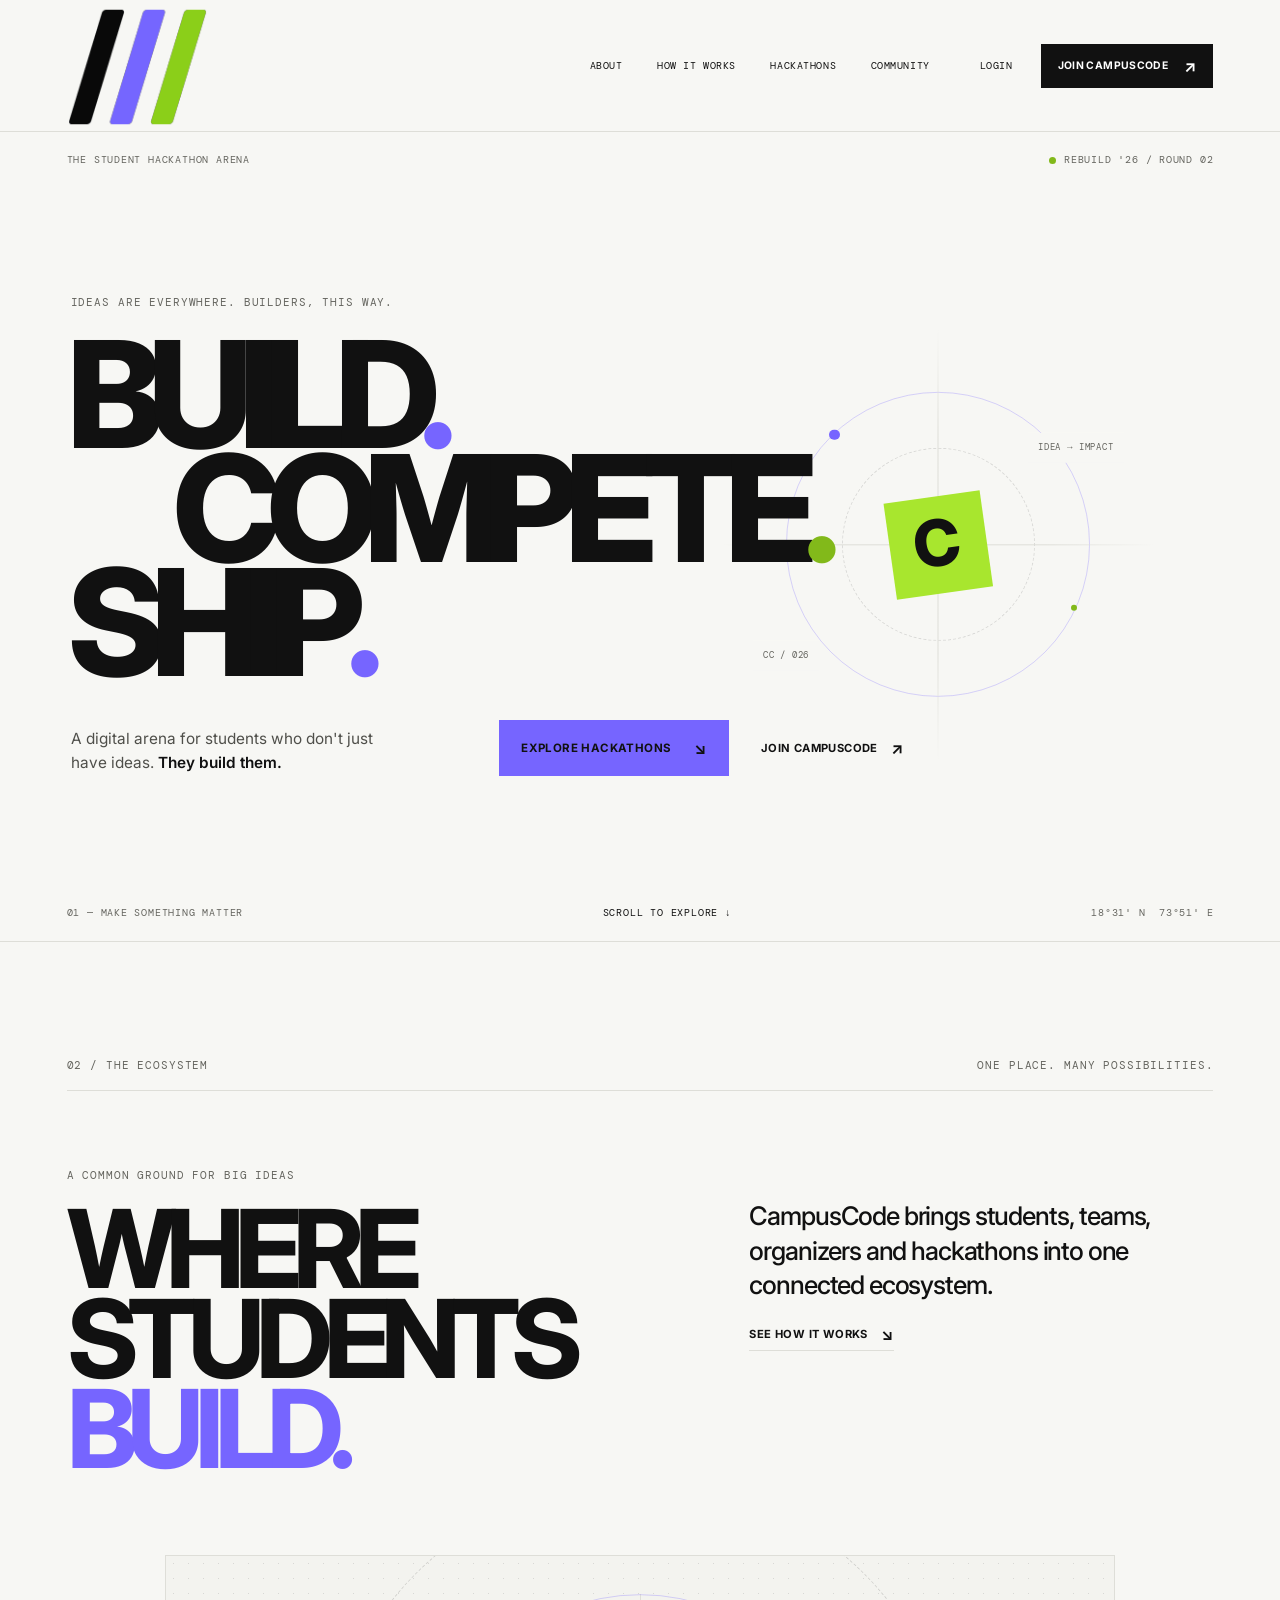
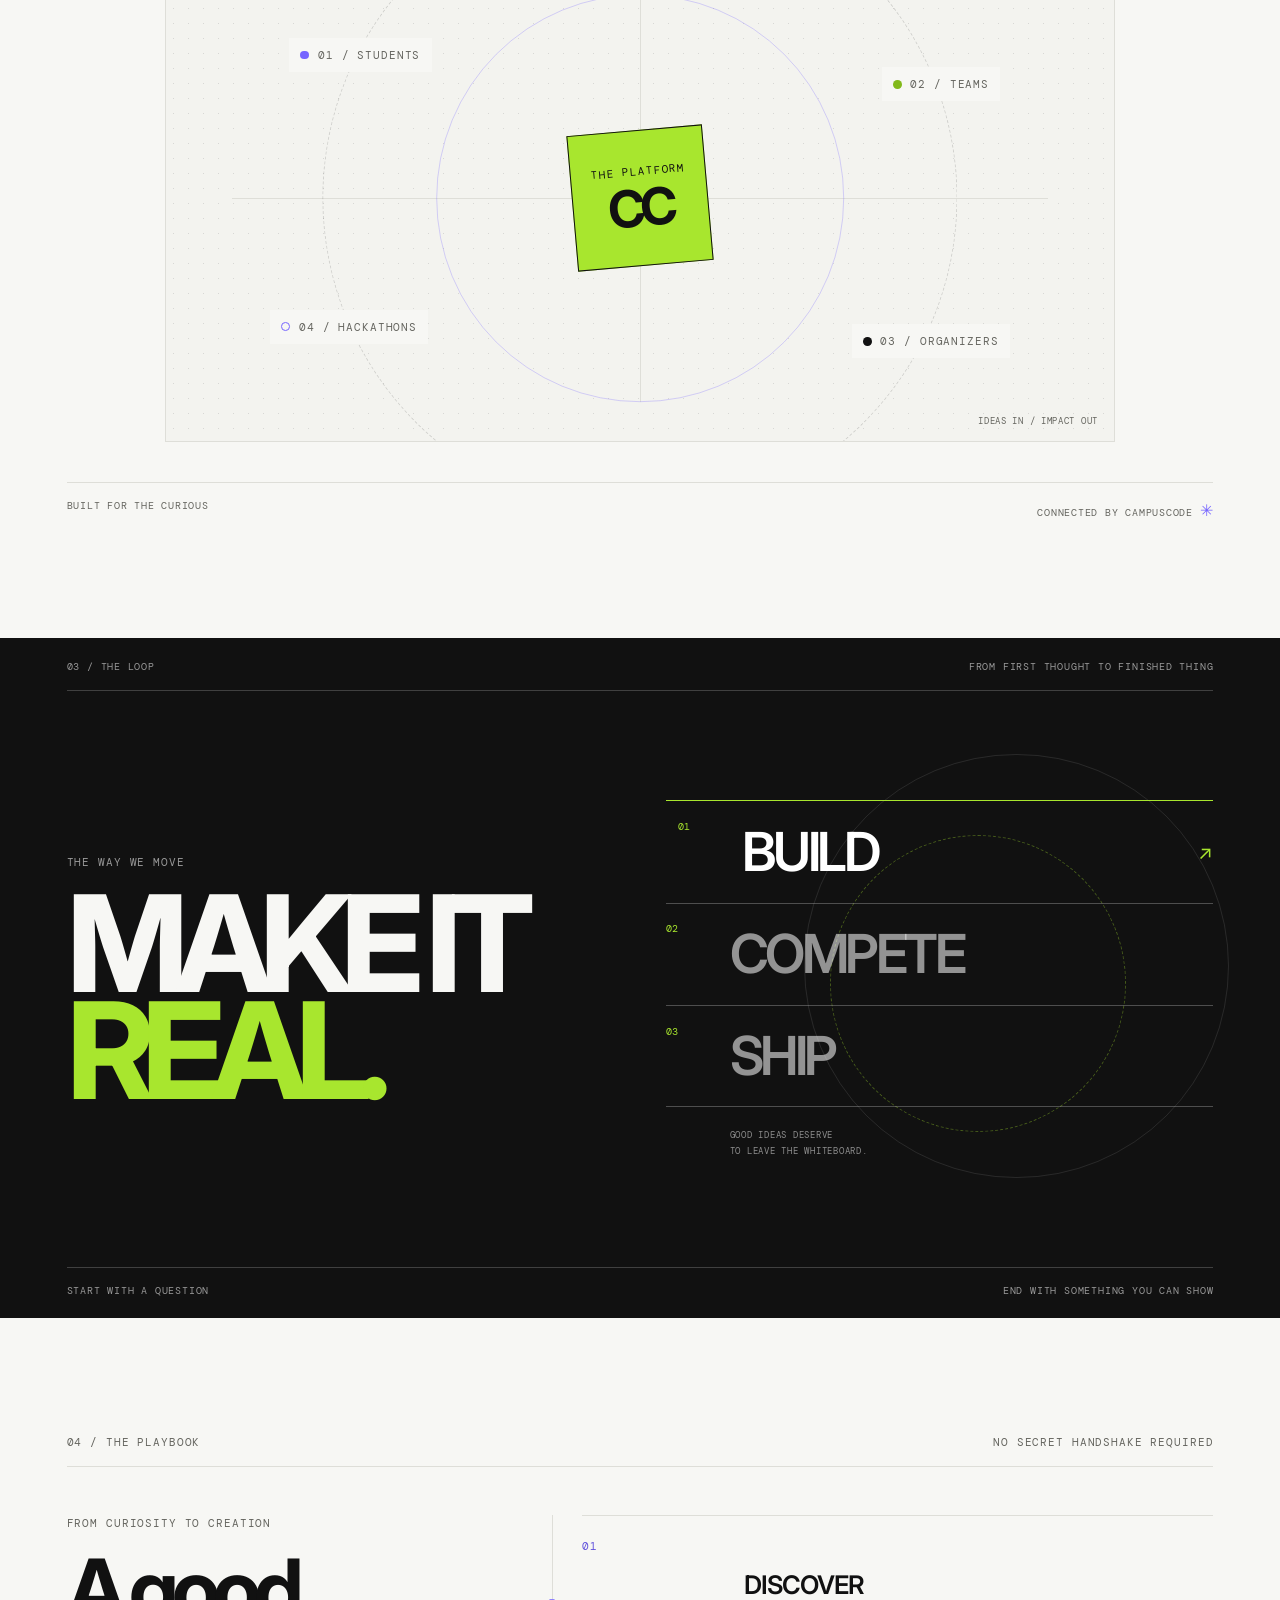
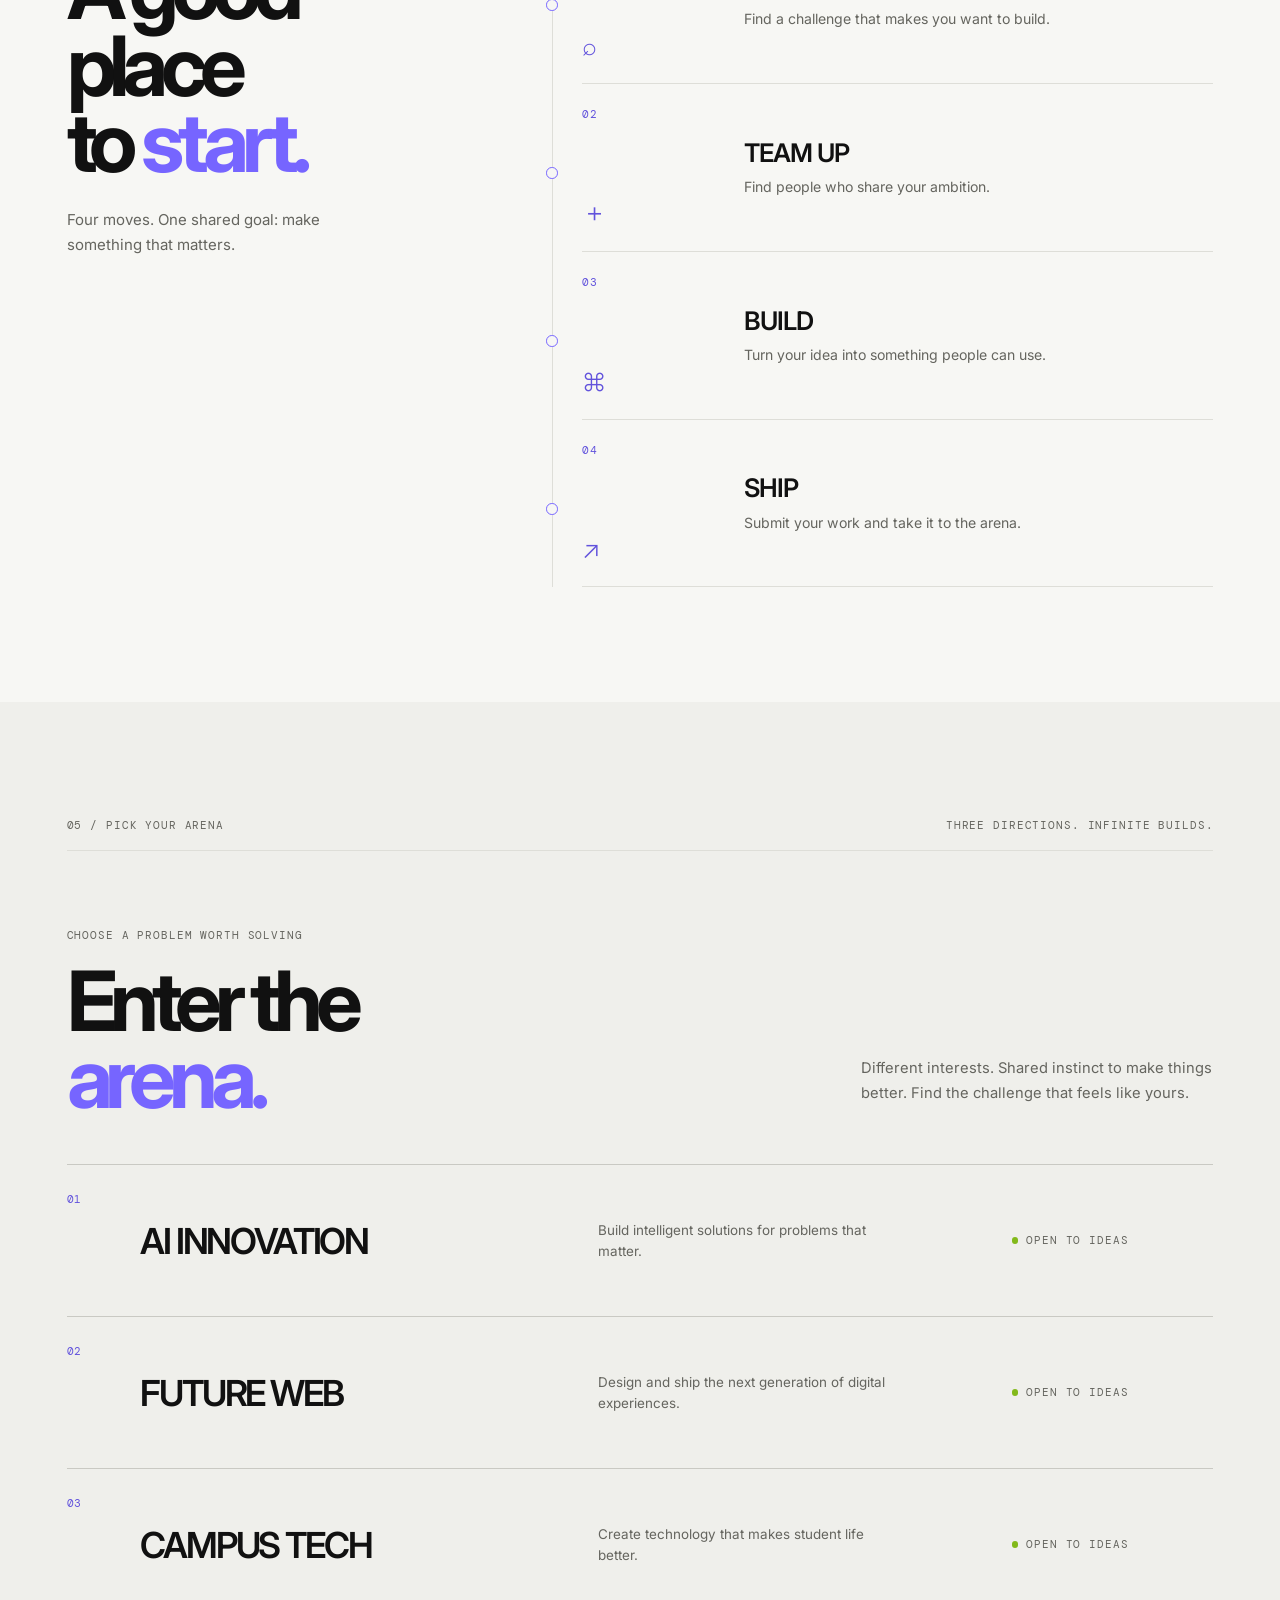
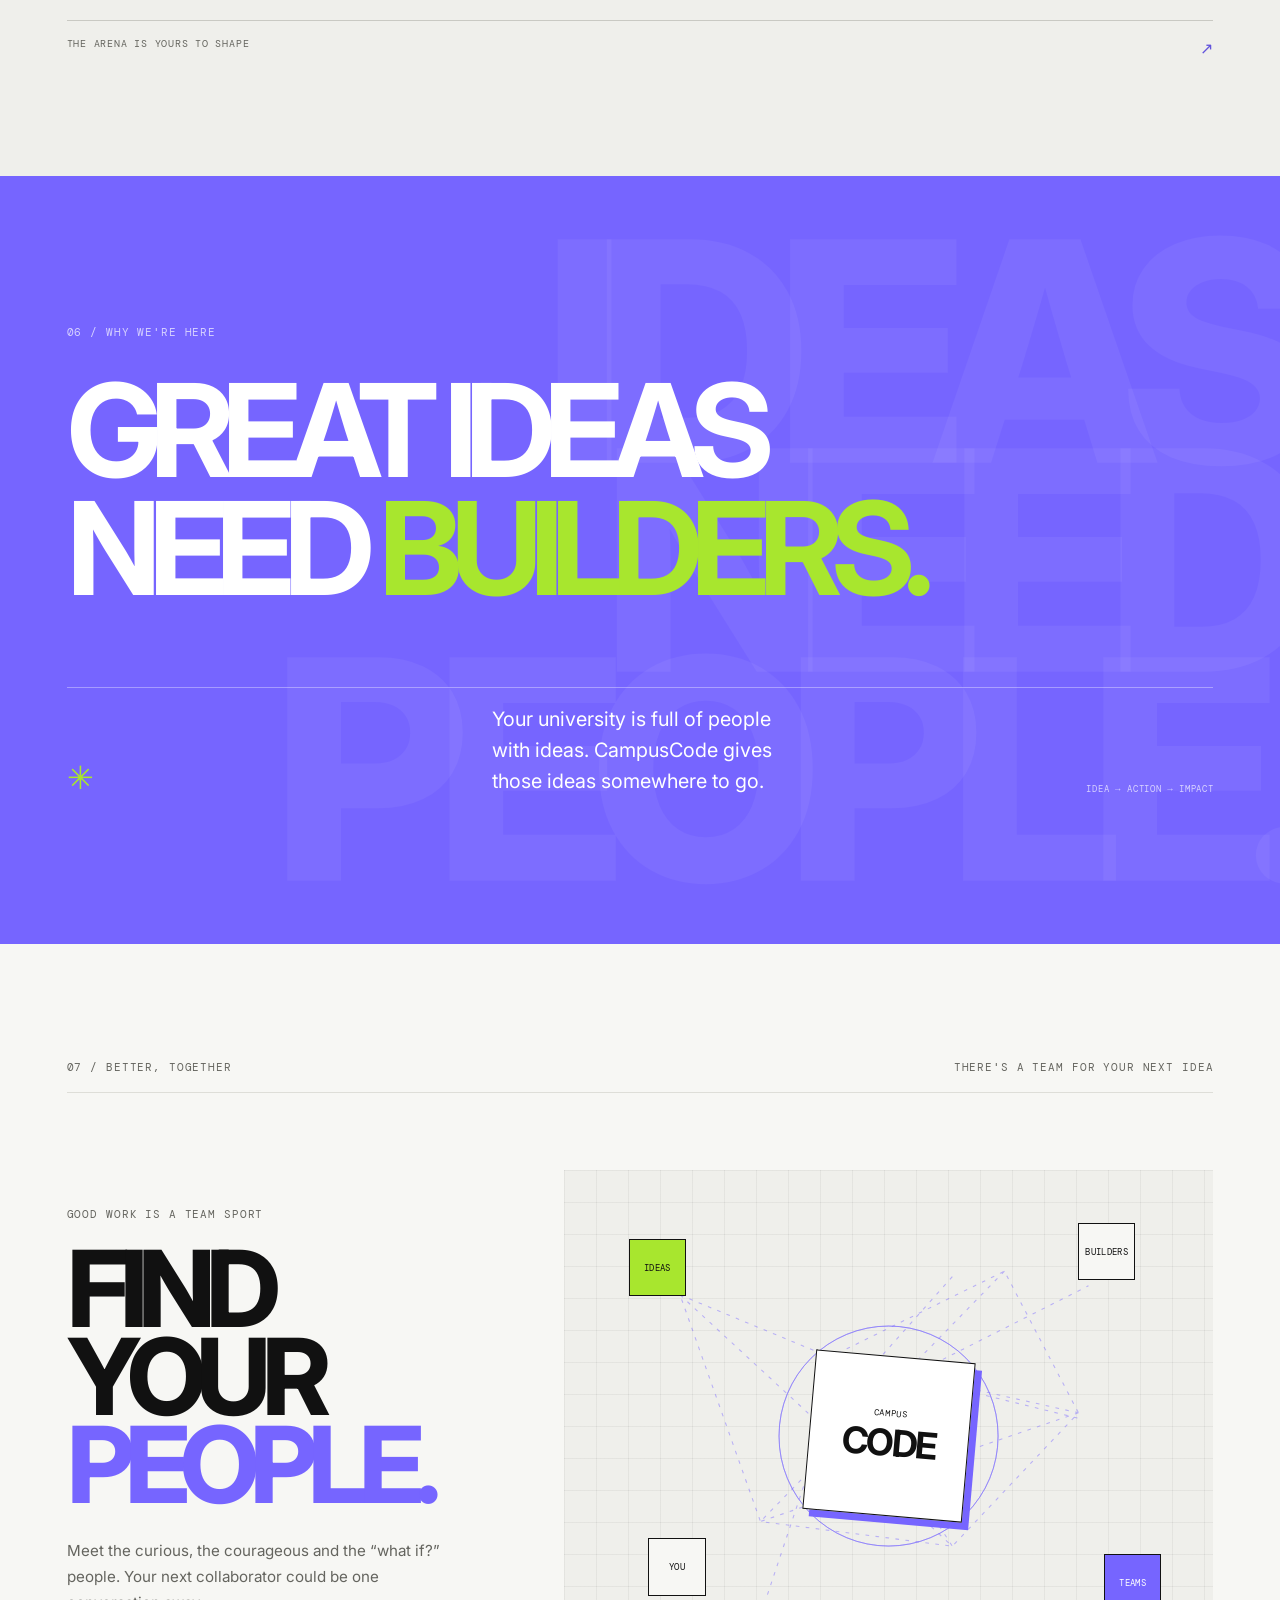
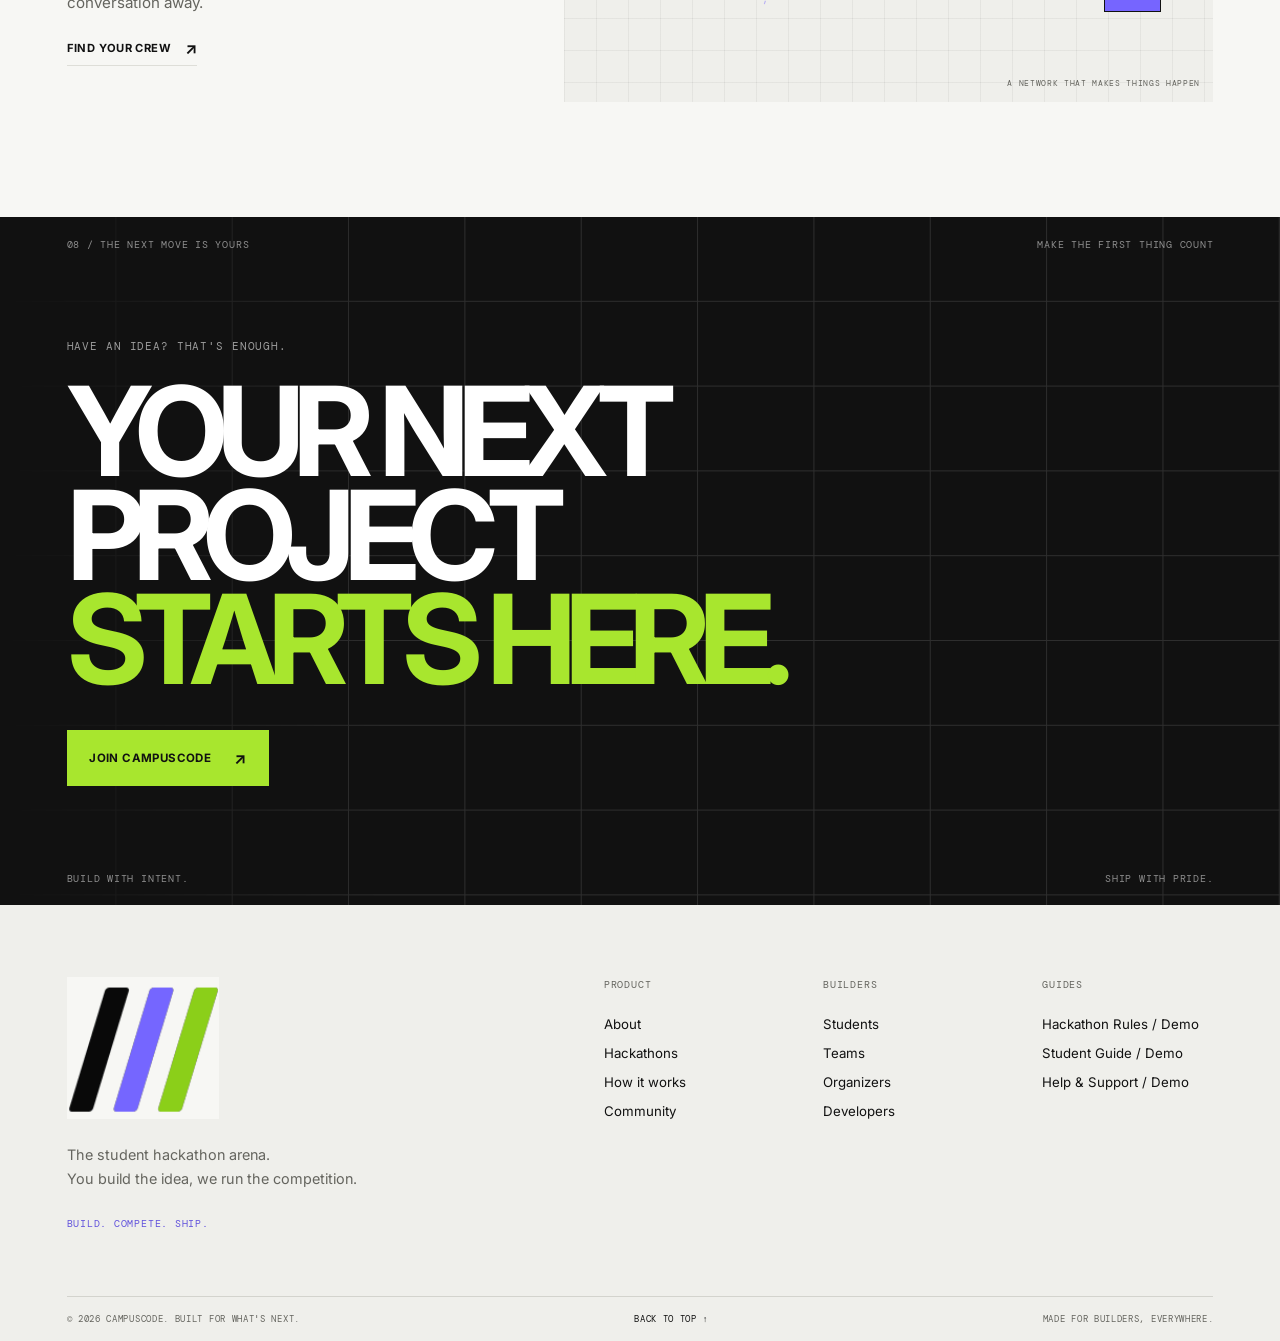
==== commit feaba9f8: "finalize CampusCode ReBuild 26 frontend" ====
--- a/index.html
+++ b/index.html
@@ -98,7 +98,7 @@
             <span class="ecosystem__notation mono">IDEAS IN / IMPACT OUT</span>
           </div>
         </div>
-        <div class="about__footnote mono"><span>BUILT FOR THE CURIOUS</span><span>CONNECTED BY CAMPUSCODE <span class="about__spark">✳</span></span></div>
+        <div class="about__footnote mono"><span>BUILT FOR THE CURIOUS</span><span>CONNECTED BY CAMPUSCODE <span class="about__spark" aria-hidden="true">✳</span></span></div>
       </section>
 
       <section class="build-together" aria-labelledby="build-together-title">
@@ -266,10 +266,9 @@
         </div>
         <div class="footer-group">
           <h2 class="mono">GUIDES</h2>
-          <a href="mailto:support@campuscode.in?subject=Hackathon%20rules">Hackathon Rules</a>
-          <a href="mailto:support@campuscode.in?subject=CampusCode%20FAQ">FAQ</a>
-          <a href="mailto:support@campuscode.in">Support</a>
-          <a href="mailto:hello@campuscode.in">Contact</a>
+          <a href="student/dashboard.html#rulebot">Hackathon Rules / Demo</a>
+          <a href="student/dashboard.html#student-guide">Student Guide / Demo</a>
+          <a href="student/dashboard.html#support">Help &amp; Support / Demo</a>
         </div>
       </div>
       <div class="site-footer__legal mono">
--- a/css/global.css
+++ b/css/global.css
@@ -89,7 +89,7 @@
   font-size: 0.72rem;
   font-weight: 700;
   letter-spacing: 0.035em;
-  transition: background-color 180ms ease, color 180ms ease, border-color 180ms ease, transform 180ms ease;
+  transition: background-color 180ms ease, color 180ms ease, border-color 180ms ease, transform 180ms ease, box-shadow 180ms ease;
 }
 
 .button span,
@@ -103,8 +103,12 @@
   transform: translate(2px, -2px);
 }
 
+.button:hover {
+  transform: translateY(-2px);
+}
+
 .button:active {
-  transform: translateY(1px);
+  transform: translateY(0) scale(0.99);
 }
 
 .button--small {
@@ -121,15 +125,17 @@
 
 .button--dark:hover {
   background: var(--purple);
+  color: var(--ink);
 }
 
 .button--purple {
   background: var(--purple);
-  color: var(--white);
+  color: var(--ink);
 }
 
 .button--purple:hover {
   background: var(--ink);
+  color: var(--white);
 }
 
 .text-link {
@@ -151,6 +157,15 @@
   vertical-align: 0.05em;
 }
 
+:where(a, button, input, select, textarea):focus-visible {
+  outline: 2px solid var(--purple);
+  outline-offset: 3px;
+}
+
+button:active:not(:disabled) {
+  transform: translateY(1px) scale(0.99);
+}
+
 @media (prefers-reduced-motion: reduce) {
   *,
   *::before,
--- a/css/landing.css
+++ b/css/landing.css
@@ -192,6 +192,8 @@
   width: clamp(14rem, 29vw, 29rem);
   aspect-ratio: 1;
   transform: translateY(-48%);
+  translate: var(--hero-x, 0px) var(--hero-y, 0px);
+  transition: translate 220ms cubic-bezier(0.2, 0.7, 0.2, 1);
 }
 
 .hero-art__orbit {
@@ -295,7 +297,7 @@
 }
 
 .hero__footer a:hover {
-  color: var(--purple);
+  color: #6253dc;
 }
 
 @keyframes hero-rise {
@@ -316,17 +318,46 @@
 }
 
 [data-reveal] {
+  opacity: 1;
+  transform: none;
+}
+
+.motion-ready [data-reveal] {
   opacity: 0;
   transform: translateY(18px);
   transition: opacity 600ms ease, transform 600ms cubic-bezier(0.2, 0.7, 0.2, 1);
 }
 
-[data-reveal].is-visible {
+.motion-ready [data-reveal].is-visible {
   opacity: 1;
   transform: translateY(0);
 }
 
-html:not(.js) [data-reveal] {
+.motion-ready [data-reveal]:nth-child(2) {
+  transition-delay: 50ms;
+}
+
+.motion-ready [data-reveal]:nth-child(3) {
+  transition-delay: 100ms;
+}
+
+.motion-ready [data-reveal]:nth-child(4) {
+  transition-delay: 150ms;
+}
+
+@media (prefers-reduced-motion: reduce) {
+  .hero-art {
+    translate: none;
+  }
+
+  .motion-ready [data-reveal] {
+    opacity: 1;
+    transform: none;
+    transition: none;
+  }
+}
+
+html:not(.motion-ready) [data-reveal] {
   opacity: 1;
   transform: none;
 }
@@ -775,7 +806,7 @@
   flex-direction: column;
   justify-content: space-between;
   padding: 1.4rem 0;
-  color: var(--purple);
+  color: #6253dc;
 }
 
 .how-step__meta .mono {
@@ -865,7 +896,7 @@
 .arena-row__number {
   align-self: start;
   padding-top: 1.6rem;
-  color: var(--purple);
+  color: #6253dc;
   font-size: 0.7rem;
 }
 
@@ -922,7 +953,7 @@
 }
 
 .arena__footnote span {
-  color: var(--purple);
+  color: #6253dc;
   font-size: 1rem;
 }
 
@@ -1268,7 +1299,7 @@
 }
 
 .site-footer__brand > .mono {
-  color: var(--purple);
+  color: #6253dc;
   font-size: 0.6rem;
 }
 
@@ -1292,7 +1323,7 @@
 }
 
 .footer-group a:hover {
-  color: var(--purple);
+  color: #6253dc;
 }
 
 .site-footer__legal {
@@ -1310,7 +1341,7 @@
 }
 
 .site-footer__legal a:hover {
-  color: var(--purple);
+  color: #6253dc;
 }
 
 @media (hover: none) {
